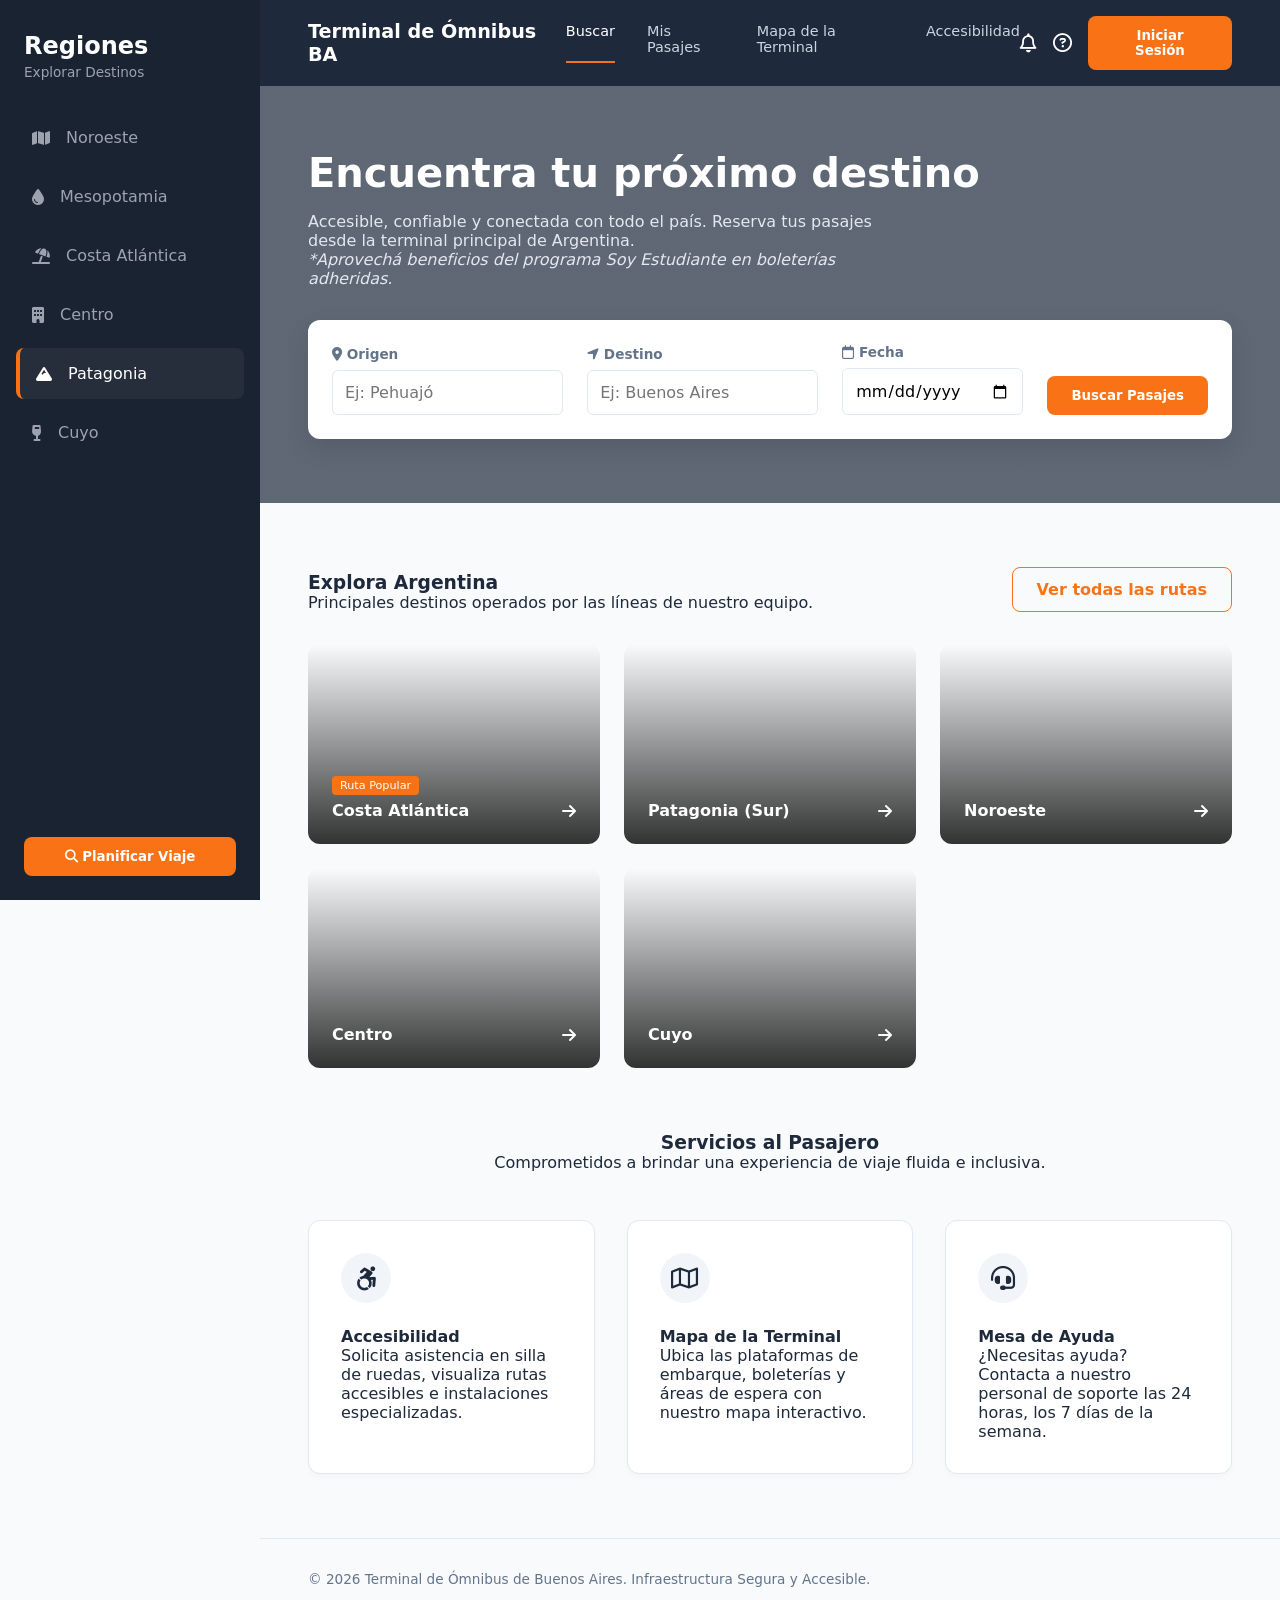
==== index.html @ fb2a40a9 "Primer commit" ====
<!DOCTYPE html>
<html lang="es">
<head>
    <meta charset="UTF-8">
    <meta name="viewport" content="width=device-width, initial-scale=1.0">
    <title>Terminal de Ómnibus BA | Logic Solutions</title>
    <link rel="stylesheet" href="./styles/styles.css">
    <link rel="stylesheet" href="https://cdnjs.cloudflare.com/ajax/libs/font-awesome/6.4.0/css/all.min.css">
</head>
<body>
    <div class="app-container">
        <aside class="sidebar">
            <div class="sidebar-header">
                <h2>Regiones</h2>
                <p>Explorar Destinos</p>
            </div>
            <nav class="sidebar-nav">
                <a href="#noroeste"><i class="fa-solid fa-map"></i> Noroeste</a>
                <a href="#mesopotamia"><i class="fa-solid fa-droplet"></i> Mesopotamia</a>
                <a href="#costa"><i class="fa-solid fa-umbrella-beach"></i> Costa Atlántica</a>
                <a href="#centro"><i class="fa-solid fa-building"></i> Centro</a>
                <a href="#patagonia" class="active"><i class="fa-solid fa-mountain"></i> Patagonia</a>
                <a href="#cuyo"><i class="fa-solid fa-wine-glass"></i> Cuyo</a>
            </nav>
            <div class="sidebar-footer">
                <button class="btn btn-primary btn-full"><i class="fa-solid fa-magnifying-glass"></i> Planificar Viaje</button>
            </div>
        </aside>

        <main class="main-content">
            <header class="topbar">
                <div class="logo">
                    <h1>Terminal de Ómnibus BA</h1>
                </div>
                <nav class="top-nav">
                    <a href="#" class="active">Buscar</a>
                    <a href="#">Mis Pasajes</a>
                    <a href="#">Mapa de la Terminal</a>
                    <a href="#">Accesibilidad</a>
                </nav>
                <div class="top-actions">
                    <button class="icon-btn"><i class="fa-regular fa-bell"></i></button>
                    <button class="icon-btn"><i class="fa-regular fa-circle-question"></i></button>
                    <button class="btn btn-primary">Iniciar Sesión</button>
                </div>
            </header>

            <section class="hero-section">
                <div class="hero-overlay">
                    <h2>Encuentra tu próximo destino</h2>
                    <p>Accesible, confiable y conectada con todo el país. Reserva tus pasajes desde la terminal principal de Argentina. <br><em>*Aprovechá beneficios del programa Soy Estudiante en boleterías adheridas.</em></p>
                    
                    <div class="search-box">
                        <form id="form-busqueda">
                            <div class="input-group">
                                <label><i class="fa-solid fa-location-dot"></i> Origen</label>
                                <input type="text" id="origen" placeholder="Ej: Pehuajó" required>
                            </div>
                            <div class="input-group">
                                <label><i class="fa-solid fa-location-arrow"></i> Destino</label>
                                <input type="text" id="destino" placeholder="Ej: Buenos Aires" required>
                            </div>
                            <div class="input-group">
                                <label><i class="fa-regular fa-calendar"></i> Fecha</label>
                                <input type="date" id="fecha" required>
                            </div>
                            <button type="submit" class="btn btn-primary">Buscar Pasajes</button>
                        </form>
                    </div>
                </div>
            </section>

            <section class="rutas-integrantes">
                <div class="section-header">
                    <div>
                        <h3>Explora Argentina</h3>
                        <p>Principales destinos operados por las líneas de nuestro equipo.</p>
                    </div>
                    <a href="#" class="btn btn-outline">Ver todas las rutas</a>
                </div>

                <div class="cards-grid">
                    <a href="../transportes/costa.html" class="ruta-card" style="background-image: url('https://images.unsplash.com/photo-1590523277543-a94d2e4eb00b?ixlib=rb-4.0.3&auto=format&fit=crop&w=600&q=80');">
                        <div class="card-content">
                            <span class="badge">Ruta Popular</span>
                            <h4>Costa Atlántica</h4>
                            <i class="fa-solid fa-arrow-right"></i>
                        </div>
                    </a>

                    <a href="../transportes/sur.html" class="ruta-card" style="background-image: url('https://images.unsplash.com/photo-1518182170546-0766de6b6aa5?ixlib=rb-4.0.3&auto=format&fit=crop&w=600&q=80');">
                        <div class="card-content">
                            <h4>Patagonia (Sur)</h4>
                            <i class="fa-solid fa-arrow-right"></i>
                        </div>
                    </a>

                    <a href="../transportes/noroeste.html" class="ruta-card" style="background-image: url('https://images.unsplash.com/photo-1544413660-299165566b1d?ixlib=rb-4.0.3&auto=format&fit=crop&w=600&q=80');">
                        <div class="card-content">
                            <h4>Noroeste</h4>
                            <i class="fa-solid fa-arrow-right"></i>
                        </div>
                    </a>

                    <a href="../transportes/centro.html" class="ruta-card" style="background-image: url('https://images.unsplash.com/photo-1582285150821-2e63c0a52011?ixlib=rb-4.0.3&auto=format&fit=crop&w=600&q=80');">
                        <div class="card-content">
                            <h4>Centro</h4>
                            <i class="fa-solid fa-arrow-right"></i>
                        </div>
                    </a>

                    <a href="../transportes/cuyo.html" class="ruta-card" style="background-image: url('https://images.unsplash.com/photo-1588613254942-5f6063cbab1b?ixlib=rb-4.0.3&auto=format&fit=crop&w=600&q=80');">
                        <div class="card-content">
                            <h4>Cuyo</h4>
                            <i class="fa-solid fa-arrow-right"></i>
                        </div>
                    </a>
                </div>
            </section>

            <section class="servicios">
                <div class="text-center">
                    <h3>Servicios al Pasajero</h3>
                    <p>Comprometidos a brindar una experiencia de viaje fluida e inclusiva.</p>
                </div>
                
                <div class="servicios-grid">
                    <div class="servicio-card">
                        <div class="icon-circle"><i class="fa-brands fa-accessible-icon"></i></div>
                        <h4>Accesibilidad</h4>
                        <p>Solicita asistencia en silla de ruedas, visualiza rutas accesibles e instalaciones especializadas.</p>
                    </div>
                    <div class="servicio-card">
                        <div class="icon-circle"><i class="fa-regular fa-map"></i></div>
                        <h4>Mapa de la Terminal</h4>
                        <p>Ubica las plataformas de embarque, boleterías y áreas de espera con nuestro mapa interactivo.</p>
                    </div>
                    <div class="servicio-card">
                        <div class="icon-circle"><i class="fa-solid fa-headset"></i></div>
                        <h4>Mesa de Ayuda</h4>
                        <p>¿Necesitas ayuda? Contacta a nuestro personal de soporte las 24 horas, los 7 días de la semana.</p>
                    </div>
                </div>
            </section>

            <footer>
                <p>© 2026 Terminal de Ómnibus de Buenos Aires. Infraestructura Segura y Accesible.</p>
            </footer>
        </main>
    </div>

    <script src="js/app.js"></script>
</body>
</html>
---- styles/styles.css ----
/* =========================================
   VARIABLES Y RESETEO
   ========================================= */
:root {
    --sidebar-bg: #1a2332;
    --sidebar-text: #9ca3af;
    --topbar-bg: #1e293b;
    --orange-brand: #f97316;
    --orange-hover: #ea580c;
    --bg-light: #f8fafc;
    --text-dark: #1e293b;
    --text-gray: #64748b;
    --border-color: #e2e8f0;
}

* {
    margin: 0;
    padding: 0;
    box-sizing: border-box;
    font-family: system-ui, -apple-system, sans-serif;
}

body {
    background-color: var(--bg-light);
    color: var(--text-dark);
}

/* =========================================
   LAYOUT PRINCIPAL
   ========================================= */
.app-container {
    display: flex;
    min-height: 100vh;
}

/* BARRA LATERAL */
.sidebar {
    width: 260px;
    background-color: var(--sidebar-bg);
    color: white;
    display: flex;
    flex-direction: column;
    position: fixed;
    height: 100vh;
}

.sidebar-header {
    padding: 2rem 1.5rem;
}

.sidebar-header h2 {
    font-size: 1.5rem;
    margin-bottom: 0.25rem;
}

.sidebar-header p {
    color: var(--sidebar-text);
    font-size: 0.85rem;
}

.sidebar-nav {
    display: flex;
    flex-direction: column;
    flex-grow: 1;
    padding: 0 1rem;
}

.sidebar-nav a {
    color: var(--sidebar-text);
    text-decoration: none;
    padding: 1rem;
    border-radius: 8px;
    display: flex;
    align-items: center;
    gap: 1rem;
    transition: 0.3s;
    margin-bottom: 0.5rem;
}

.sidebar-nav a:hover, .sidebar-nav a.active {
    background-color: rgba(255, 255, 255, 0.05);
    color: white;
}

.sidebar-nav a.active {
    border-left: 4px solid var(--orange-brand);
}

.sidebar-footer {
    padding: 1.5rem;
}

/* CONTENIDO PRINCIPAL */
.main-content {
    flex-grow: 1;
    margin-left: 260px; /* Compensa la barra lateral fija */
    display: flex;
    flex-direction: column;
}

/* TOPBAR */
.topbar {
    background-color: var(--topbar-bg);
    color: white;
    padding: 1rem 3rem;
    display: flex;
    justify-content: space-between;
    align-items: center;
}

.topbar h1 {
    font-size: 1.2rem;
}

.top-nav {
    display: flex;
    gap: 2rem;
}

.top-nav a {
    color: #cbd5e1;
    text-decoration: none;
    font-size: 0.9rem;
    font-weight: 500;
    padding-bottom: 0.5rem;
}

.top-nav a.active {
    color: white;
    border-bottom: 2px solid var(--orange-brand);
}

.top-actions {
    display: flex;
    align-items: center;
    gap: 1rem;
}

.icon-btn {
    background: none;
    border: none;
    color: white;
    font-size: 1.2rem;
    cursor: pointer;
}

/* BOTONES */
.btn {
    padding: 0.75rem 1.5rem;
    border-radius: 8px;
    font-weight: 600;
    cursor: pointer;
    border: none;
    transition: 0.3s;
    text-decoration: none;
}

.btn-primary {
    background-color: var(--orange-brand);
    color: white;
}

.btn-primary:hover {
    background-color: var(--orange-hover);
}

.btn-full {
    width: 100%;
}

.btn-outline {
    border: 1px solid var(--orange-brand);
    color: var(--orange-brand);
    background: transparent;
}

/* HERO SECTION & BUSCADOR */
.hero-section {
    background: linear-gradient(rgba(30, 41, 59, 0.7), rgba(30, 41, 59, 0.7)), url('https://images.unsplash.com/photo-1544620347-c4fd4a3d5957?ixlib=rb-4.0.3&auto=format&fit=crop&w=1200&q=80') center/cover;
    padding: 4rem 3rem;
    color: white;
}

.hero-overlay h2 {
    font-size: 2.5rem;
    margin-bottom: 1rem;
}

.hero-overlay p {
    max-width: 600px;
    margin-bottom: 2rem;
    color: #e2e8f0;
}

.search-box {
    background: white;
    padding: 1.5rem;
    border-radius: 12px;
    box-shadow: 0 10px 25px rgba(0,0,0,0.1);
    color: var(--text-dark);
}

#form-busqueda {
    display: flex;
    gap: 1.5rem;
    align-items: flex-end;
}

.input-group {
    display: flex;
    flex-direction: column;
    flex-grow: 1;
}

.input-group label {
    font-size: 0.85rem;
    font-weight: 600;
    margin-bottom: 0.5rem;
    color: var(--text-gray);
}

.input-group input {
    padding: 0.75rem;
    border: 1px solid var(--border-color);
    border-radius: 6px;
    font-size: 1rem;
}

/* RUTAS (5 Tarjetas de los integrantes) */
.rutas-integrantes {
    padding: 4rem 3rem;
}

.section-header {
    display: flex;
    justify-content: space-between;
    align-items: flex-end;
    margin-bottom: 2rem;
}

.cards-grid {
    display: grid;
    grid-template-columns: repeat(auto-fit, minmax(220px, 1fr));
    gap: 1.5rem;
}

.ruta-card {
    height: 200px;
    border-radius: 12px;
    background-size: cover;
    background-position: center;
    position: relative;
    text-decoration: none;
    color: white;
    overflow: hidden;
    display: flex;
    align-items: flex-end;
    padding: 1.5rem;
}

.ruta-card::before {
    content: '';
    position: absolute;
    inset: 0;
    background: linear-gradient(transparent, rgba(0,0,0,0.8));
}

.card-content {
    position: relative;
    z-index: 1;
    width: 100%;
    display: flex;
    justify-content: space-between;
    align-items: center;
}

.badge {
    background-color: var(--orange-brand);
    font-size: 0.7rem;
    padding: 0.2rem 0.5rem;
    border-radius: 4px;
    position: absolute;
    top: -25px;
    left: 0;
}

/* SERVICIOS */
.servicios {
    padding: 0 3rem 4rem 3rem;
}

.text-center {
    text-align: center;
    margin-bottom: 3rem;
}

.servicios-grid {
    display: grid;
    grid-template-columns: repeat(3, 1fr);
    gap: 2rem;
}

.servicio-card {
    background: white;
    padding: 2rem;
    border-radius: 12px;
    box-shadow: 0 4px 6px rgba(0,0,0,0.02);
    border: 1px solid var(--border-color);
}

.icon-circle {
    width: 50px;
    height: 50px;
    background-color: #f1f5f9;
    border-radius: 50%;
    display: flex;
    align-items: center;
    justify-content: center;
    font-size: 1.5rem;
    color: var(--text-dark);
    margin-bottom: 1.5rem;
}

footer {
    padding: 2rem 3rem;
    border-top: 1px solid var(--border-color);
    font-size: 0.85rem;
    color: var(--text-gray);
}
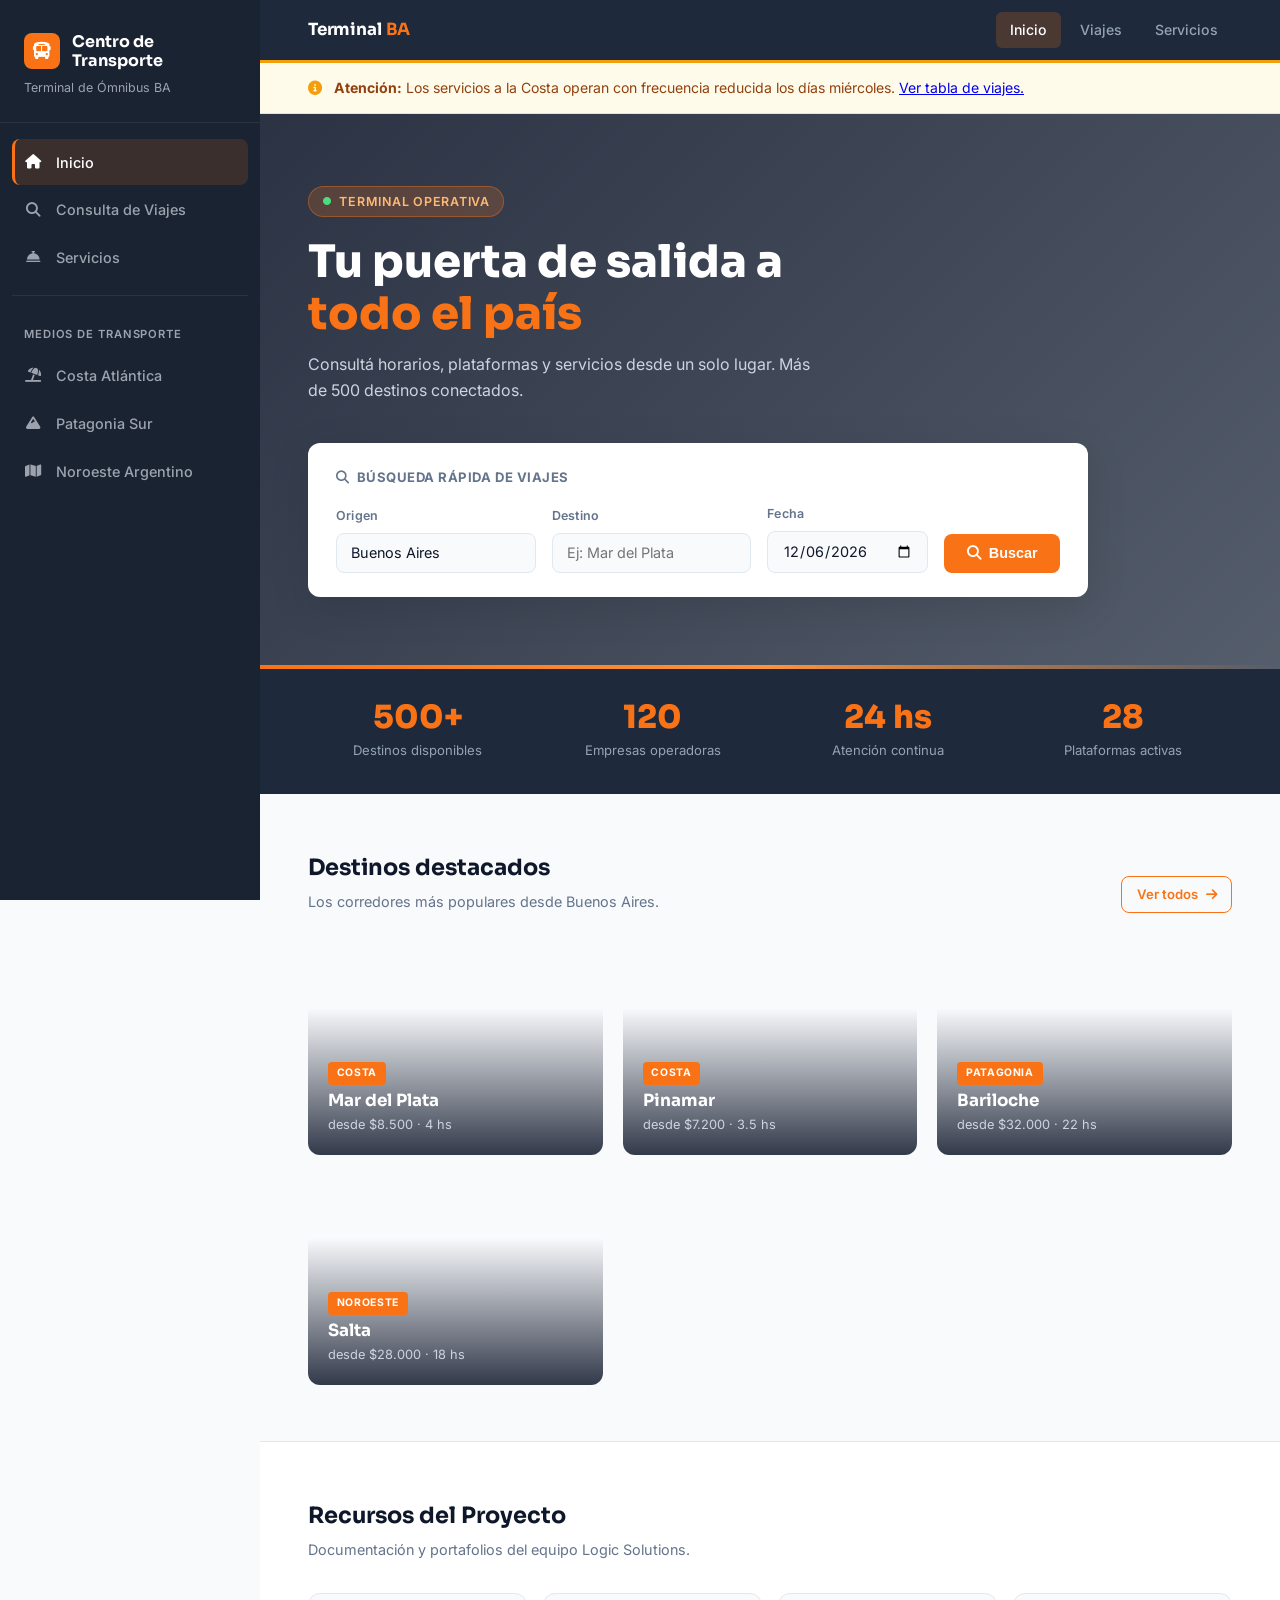
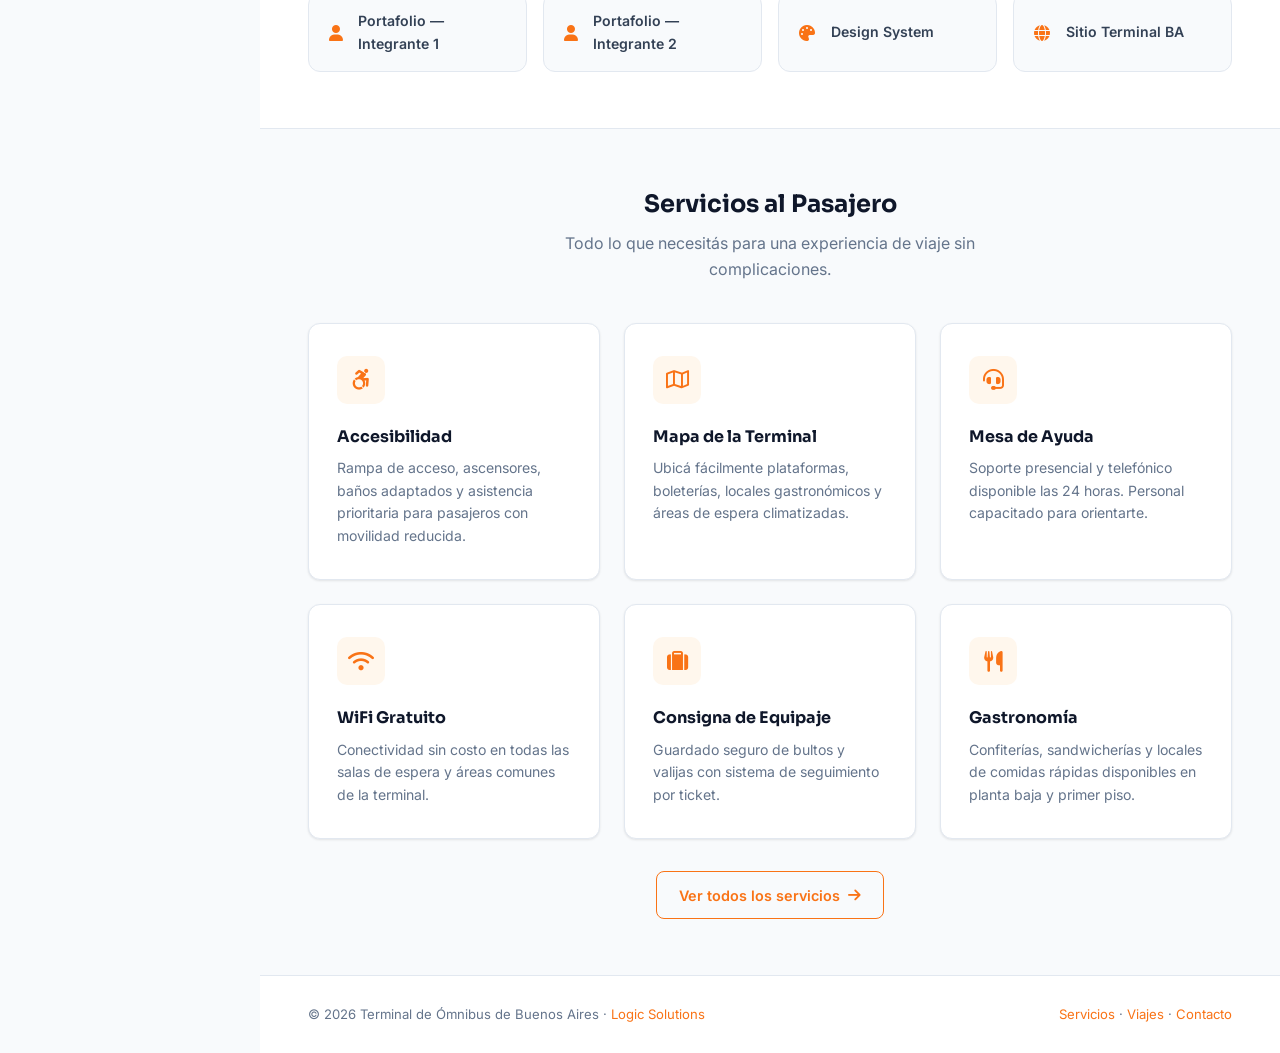
==== commit da4d2a70: "Ajustes varios" ====
--- a/index.html
+++ b/index.html
@@ -3,152 +3,210 @@
 <head>
     <meta charset="UTF-8">
     <meta name="viewport" content="width=device-width, initial-scale=1.0">
-    <title>Terminal de Ómnibus BA | Logic Solutions</title>
+    <title>Inicio | Terminal de Ómnibus BA</title>
     <link rel="stylesheet" href="./styles/styles.css">
     <link rel="stylesheet" href="https://cdnjs.cloudflare.com/ajax/libs/font-awesome/6.4.0/css/all.min.css">
 </head>
 <body>
-    <div class="app-container">
-        <aside class="sidebar">
-            <div class="sidebar-header">
-                <h2>Regiones</h2>
-                <p>Explorar Destinos</p>
-            </div>
-            <nav class="sidebar-nav">
-                <a href="#noroeste"><i class="fa-solid fa-map"></i> Noroeste</a>
-                <a href="#mesopotamia"><i class="fa-solid fa-droplet"></i> Mesopotamia</a>
-                <a href="#costa"><i class="fa-solid fa-umbrella-beach"></i> Costa Atlántica</a>
-                <a href="#centro"><i class="fa-solid fa-building"></i> Centro</a>
-                <a href="#patagonia" class="active"><i class="fa-solid fa-mountain"></i> Patagonia</a>
-                <a href="#cuyo"><i class="fa-solid fa-wine-glass"></i> Cuyo</a>
+<div class="app-container">
+
+    <!-- SIDEBAR -->
+    <aside class="sidebar">
+        <div class="sidebar-header">
+            <div class="sidebar-logo">
+                <div class="sidebar-logo-icon"><i class="fa-solid fa-bus"></i></div>
+                <h2>Centro de Transporte</h2>
+            </div>
+            <p>Terminal de Ómnibus BA</p>
+        </div>
+        <nav class="sidebar-nav">
+            <a href="index.html" class="active"><i class="fa-solid fa-house"></i> Inicio</a>
+            <a href="viajes.html"><i class="fa-solid fa-magnifying-glass"></i> Consulta de Viajes</a>
+            <a href="servicios.html"><i class="fa-solid fa-bell-concierge"></i> Servicios</a>
+            <hr>
+            <span class="nav-section-label">Medios de Transporte</span>
+            <a href="https://trodriguez0123.github.io/Proyecto_final_individual/" target="_blank"><i class="fa-solid fa-umbrella-beach"></i> Costa Atlántica</a>
+            <a href="./transportes/sur.html"><i class="fa-solid fa-mountain"></i> Patagonia Sur</a>
+            <a href="./transportes/noroeste.html"><i class="fa-solid fa-map"></i> Noroeste Argentino</a>
+        </nav>
+    </aside>
+
+    <!-- MAIN -->
+    <main class="main-content">
+
+        <!-- TOPBAR -->
+        <header class="topbar">
+            <div class="topbar-brand"><h1>Terminal <span>BA</span></h1></div>
+            <nav class="top-nav">
+                <a href="index.html" class="active">Inicio</a>
+                <a href="viajes.html">Viajes</a>
+                <a href="servicios.html">Servicios</a>
             </nav>
-            <div class="sidebar-footer">
-                <button class="btn btn-primary btn-full"><i class="fa-solid fa-magnifying-glass"></i> Planificar Viaje</button>
-            </div>
-        </aside>
-
-        <main class="main-content">
-            <header class="topbar">
-                <div class="logo">
-                    <h1>Terminal de Ómnibus BA</h1>
-                </div>
-                <nav class="top-nav">
-                    <a href="#" class="active">Buscar</a>
-                    <a href="#">Mis Pasajes</a>
-                    <a href="#">Mapa de la Terminal</a>
-                    <a href="#">Accesibilidad</a>
-                </nav>
-                <div class="top-actions">
-                    <button class="icon-btn"><i class="fa-regular fa-bell"></i></button>
-                    <button class="icon-btn"><i class="fa-regular fa-circle-question"></i></button>
-                    <button class="btn btn-primary">Iniciar Sesión</button>
-                </div>
-            </header>
-
-            <section class="hero-section">
-                <div class="hero-overlay">
-                    <h2>Encuentra tu próximo destino</h2>
-                    <p>Accesible, confiable y conectada con todo el país. Reserva tus pasajes desde la terminal principal de Argentina. <br><em>*Aprovechá beneficios del programa Soy Estudiante en boleterías adheridas.</em></p>
-                    
-                    <div class="search-box">
-                        <form id="form-busqueda">
-                            <div class="input-group">
-                                <label><i class="fa-solid fa-location-dot"></i> Origen</label>
-                                <input type="text" id="origen" placeholder="Ej: Pehuajó" required>
-                            </div>
-                            <div class="input-group">
-                                <label><i class="fa-solid fa-location-arrow"></i> Destino</label>
-                                <input type="text" id="destino" placeholder="Ej: Buenos Aires" required>
-                            </div>
-                            <div class="input-group">
-                                <label><i class="fa-regular fa-calendar"></i> Fecha</label>
-                                <input type="date" id="fecha" required>
-                            </div>
-                            <button type="submit" class="btn btn-primary">Buscar Pasajes</button>
-                        </form>
-                    </div>
-                </div>
-            </section>
-
-            <section class="rutas-integrantes">
-                <div class="section-header">
-                    <div>
-                        <h3>Explora Argentina</h3>
-                        <p>Principales destinos operados por las líneas de nuestro equipo.</p>
-                    </div>
-                    <a href="#" class="btn btn-outline">Ver todas las rutas</a>
-                </div>
-
-                <div class="cards-grid">
-                    <a href="../transportes/costa.html" class="ruta-card" style="background-image: url('https://images.unsplash.com/photo-1590523277543-a94d2e4eb00b?ixlib=rb-4.0.3&auto=format&fit=crop&w=600&q=80');">
-                        <div class="card-content">
-                            <span class="badge">Ruta Popular</span>
-                            <h4>Costa Atlántica</h4>
-                            <i class="fa-solid fa-arrow-right"></i>
+        </header>
+
+        <!-- AVISO -->
+        <div class="aviso-bar">
+            <i class="fa-solid fa-circle-info"></i>
+            <span><strong>Atención:</strong> Los servicios a la Costa operan con frecuencia reducida los días miércoles. <a href="viajes.html">Ver tabla de viajes.</a></span>
+        </div>
+
+        <!-- HERO -->
+        <section class="hero-section">
+            <div class="hero-overlay">
+                <div class="hero-eyebrow"><i class="fa-solid fa-circle" style="font-size:0.5rem; color:#4ade80;"></i> Terminal operativa</div>
+                <h2>Tu puerta de salida a<br><em>todo el país</em></h2>
+                <p>Consultá horarios, plataformas y servicios desde un solo lugar. Más de 500 destinos conectados.</p>
+
+                <div class="search-box">
+                    <div class="search-box-title"><i class="fa-solid fa-magnifying-glass"></i> &nbsp;Búsqueda rápida de viajes</div>
+                    <form id="form-busqueda" onsubmit="buscarViaje(event)">
+                        <div class="input-group">
+                            <label for="origen">Origen</label>
+                            <input type="text" id="origen" placeholder="Buenos Aires" value="Buenos Aires">
                         </div>
-                    </a>
-
-                    <a href="../transportes/sur.html" class="ruta-card" style="background-image: url('https://images.unsplash.com/photo-1518182170546-0766de6b6aa5?ixlib=rb-4.0.3&auto=format&fit=crop&w=600&q=80');">
-                        <div class="card-content">
-                            <h4>Patagonia (Sur)</h4>
-                            <i class="fa-solid fa-arrow-right"></i>
+                        <div class="input-group">
+                            <label for="destino">Destino</label>
+                            <input type="text" id="destino" placeholder="Ej: Mar del Plata">
                         </div>
-                    </a>
-
-                    <a href="../transportes/noroeste.html" class="ruta-card" style="background-image: url('https://images.unsplash.com/photo-1544413660-299165566b1d?ixlib=rb-4.0.3&auto=format&fit=crop&w=600&q=80');">
-                        <div class="card-content">
-                            <h4>Noroeste</h4>
-                            <i class="fa-solid fa-arrow-right"></i>
+                        <div class="input-group">
+                            <label for="fecha">Fecha</label>
+                            <input type="date" id="fecha">
                         </div>
-                    </a>
-
-                    <a href="../transportes/centro.html" class="ruta-card" style="background-image: url('https://images.unsplash.com/photo-1582285150821-2e63c0a52011?ixlib=rb-4.0.3&auto=format&fit=crop&w=600&q=80');">
-                        <div class="card-content">
-                            <h4>Centro</h4>
-                            <i class="fa-solid fa-arrow-right"></i>
-                        </div>
-                    </a>
-
-                    <a href="../transportes/cuyo.html" class="ruta-card" style="background-image: url('https://images.unsplash.com/photo-1588613254942-5f6063cbab1b?ixlib=rb-4.0.3&auto=format&fit=crop&w=600&q=80');">
-                        <div class="card-content">
-                            <h4>Cuyo</h4>
-                            <i class="fa-solid fa-arrow-right"></i>
-                        </div>
-                    </a>
-                </div>
-            </section>
-
-            <section class="servicios">
-                <div class="text-center">
-                    <h3>Servicios al Pasajero</h3>
-                    <p>Comprometidos a brindar una experiencia de viaje fluida e inclusiva.</p>
-                </div>
-                
-                <div class="servicios-grid">
-                    <div class="servicio-card">
-                        <div class="icon-circle"><i class="fa-brands fa-accessible-icon"></i></div>
-                        <h4>Accesibilidad</h4>
-                        <p>Solicita asistencia en silla de ruedas, visualiza rutas accesibles e instalaciones especializadas.</p>
-                    </div>
-                    <div class="servicio-card">
-                        <div class="icon-circle"><i class="fa-regular fa-map"></i></div>
-                        <h4>Mapa de la Terminal</h4>
-                        <p>Ubica las plataformas de embarque, boleterías y áreas de espera con nuestro mapa interactivo.</p>
-                    </div>
-                    <div class="servicio-card">
-                        <div class="icon-circle"><i class="fa-solid fa-headset"></i></div>
-                        <h4>Mesa de Ayuda</h4>
-                        <p>¿Necesitas ayuda? Contacta a nuestro personal de soporte las 24 horas, los 7 días de la semana.</p>
-                    </div>
-                </div>
-            </section>
-
-            <footer>
-                <p>© 2026 Terminal de Ómnibus de Buenos Aires. Infraestructura Segura y Accesible.</p>
-            </footer>
-        </main>
-    </div>
-
-    <script src="js/app.js"></script>
+                        <button type="submit" class="btn btn-primary">
+                            <i class="fa-solid fa-search"></i> Buscar
+                        </button>
+                    </form>
+                </div>
+            </div>
+        </section>
+
+        <!-- STATS -->
+        <div class="stats-bar">
+            <div class="stat-item"><strong>500+</strong><span>Destinos disponibles</span></div>
+            <div class="stat-item"><strong>120</strong><span>Empresas operadoras</span></div>
+            <div class="stat-item"><strong>24 hs</strong><span>Atención continua</span></div>
+            <div class="stat-item"><strong>28</strong><span>Plataformas activas</span></div>
+        </div>
+
+        <!-- DESTINOS DESTACADOS -->
+        <section class="section">
+            <div class="section-header">
+                <div>
+                    <h3>Destinos destacados</h3>
+                    <p>Los corredores más populares desde Buenos Aires.</p>
+                </div>
+                <a href="viajes.html" class="btn btn-outline btn-sm">Ver todos <i class="fa-solid fa-arrow-right"></i></a>
+            </div>
+
+            <div class="cards-grid">
+                <a href="https://trodriguez0123.github.io/Proyecto_final_individual/" target="_blank" class="destino-card" style="background-image: url('https://images.unsplash.com/photo-1507525428034-b723cf961d3e?auto=format&fit=crop&w=600&q=80')">
+                    <div class="destino-card-body">
+                        <span class="destino-card-badge">Costa</span>
+                        <h4>Mar del Plata</h4>
+                        <p>desde $8.500 · 4 hs</p>
+                    </div>
+                </a>
+                <a href="https://trodriguez0123.github.io/Proyecto_final_individual/" target="_blank" class="destino-card" style="background-image: url('https://images.unsplash.com/photo-1596895111956-bf1cf0599ce5?auto=format&fit=crop&w=600&q=80')">
+                    <div class="destino-card-body">
+                        <span class="destino-card-badge">Costa</span>
+                        <h4>Pinamar</h4>
+                        <p>desde $7.200 · 3.5 hs</p>
+                    </div>
+                </a>
+                <a href="./transportes/sur.html" class="destino-card" style="background-image: url('https://images.unsplash.com/photo-1508193638397-1c4234db14d8?auto=format&fit=crop&w=600&q=80')">
+                    <div class="destino-card-body">
+                        <span class="destino-card-badge">Patagonia</span>
+                        <h4>Bariloche</h4>
+                        <p>desde $32.000 · 22 hs</p>
+                    </div>
+                </a>
+                <a href="./transportes/noroeste.html" class="destino-card" style="background-image: url('https://images.unsplash.com/photo-1574223025892-7d9d8c0c5b3e?auto=format&fit=crop&w=600&q=80')">
+                    <div class="destino-card-body">
+                        <span class="destino-card-badge">Noroeste</span>
+                        <h4>Salta</h4>
+                        <p>desde $28.000 · 18 hs</p>
+                    </div>
+                </a>
+            </div>
+        </section>
+
+        <!-- RECURSOS DEL PROYECTO -->
+        <section class="section recursos-section">
+            <div class="section-header">
+                <div>
+                    <h3>Recursos del Proyecto</h3>
+                    <p>Documentación y portafolios del equipo Logic Solutions.</p>
+                </div>
+            </div>
+            <div class="recursos-grid">
+                <a href="#" class="recurso-link"><i class="fa-solid fa-user"></i> Portafolio — Integrante 1</a>
+                <a href="#" class="recurso-link"><i class="fa-solid fa-user"></i> Portafolio — Integrante 2</a>
+                <a href="#" class="recurso-link"><i class="fa-solid fa-palette"></i> Design System</a>
+                <a href="index.html" class="recurso-link"><i class="fa-solid fa-globe"></i> Sitio Terminal BA</a>
+            </div>
+        </section>
+
+        <!-- SERVICIOS RÁPIDOS -->
+        <section class="section" style="padding-top: 3.5rem;">
+            <div class="text-center">
+                <h3>Servicios al Pasajero</h3>
+                <p>Todo lo que necesitás para una experiencia de viaje sin complicaciones.</p>
+            </div>
+            <div class="servicios-grid">
+                <div class="servicio-card">
+                    <div class="icon-circle"><i class="fa-brands fa-accessible-icon"></i></div>
+                    <h4>Accesibilidad</h4>
+                    <p>Rampa de acceso, ascensores, baños adaptados y asistencia prioritaria para pasajeros con movilidad reducida.</p>
+                </div>
+                <div class="servicio-card">
+                    <div class="icon-circle"><i class="fa-regular fa-map"></i></div>
+                    <h4>Mapa de la Terminal</h4>
+                    <p>Ubicá fácilmente plataformas, boleterías, locales gastronómicos y áreas de espera climatizadas.</p>
+                </div>
+                <div class="servicio-card">
+                    <div class="icon-circle"><i class="fa-solid fa-headset"></i></div>
+                    <h4>Mesa de Ayuda</h4>
+                    <p>Soporte presencial y telefónico disponible las 24 horas. Personal capacitado para orientarte.</p>
+                </div>
+                <div class="servicio-card">
+                    <div class="icon-circle"><i class="fa-solid fa-wifi"></i></div>
+                    <h4>WiFi Gratuito</h4>
+                    <p>Conectividad sin costo en todas las salas de espera y áreas comunes de la terminal.</p>
+                </div>
+                <div class="servicio-card">
+                    <div class="icon-circle"><i class="fa-solid fa-suitcase"></i></div>
+                    <h4>Consigna de Equipaje</h4>
+                    <p>Guardado seguro de bultos y valijas con sistema de seguimiento por ticket.</p>
+                </div>
+                <div class="servicio-card">
+                    <div class="icon-circle"><i class="fa-solid fa-utensils"></i></div>
+                    <h4>Gastronomía</h4>
+                    <p>Confiterías, sandwicherías y locales de comidas rápidas disponibles en planta baja y primer piso.</p>
+                </div>
+            </div>
+            <div style="text-align:center; margin-top:2rem;">
+                <a href="servicios.html" class="btn btn-outline">Ver todos los servicios <i class="fa-solid fa-arrow-right"></i></a>
+            </div>
+        </section>
+
+        <!-- FOOTER -->
+        <footer>
+            <span>© 2026 Terminal de Ómnibus de Buenos Aires · <a href="#">Logic Solutions</a></span>
+            <span><a href="servicios.html">Servicios</a> · <a href="viajes.html">Viajes</a> · <a href="#">Contacto</a></span>
+        </footer>
+    </main>
+</div>
+
+<script>
+    document.getElementById('fecha').valueAsDate = new Date();
+
+    function buscarViaje(e) {
+        e.preventDefault();
+        const destino = document.getElementById('destino').value.trim();
+        const fecha = document.getElementById('fecha').value;
+        if (!destino) { alert('Por favor ingresá un destino.'); return; }
+        window.location.href = `viajes.html?destino=${encodeURIComponent(destino)}&fecha=${fecha}`;
+    }
+</script>
 </body>
 </html>
--- a/styles/styles.css
+++ b/styles/styles.css
@@ -1,28 +1,35 @@
 /* =========================================
    VARIABLES Y RESETEO
    ========================================= */
+@import url('https://fonts.googleapis.com/css2?family=Inter:wght@400;500;600;700&family=Sora:wght@700;800&display=swap');
+
 :root {
     --sidebar-bg: #1a2332;
     --sidebar-text: #9ca3af;
     --topbar-bg: #1e293b;
     --orange-brand: #f97316;
     --orange-hover: #ea580c;
+    --orange-light: #fff7ed;
     --bg-light: #f8fafc;
-    --text-dark: #1e293b;
+    --bg-white: #ffffff;
+    --text-dark: #0f172a;
+    --text-mid: #334155;
     --text-gray: #64748b;
     --border-color: #e2e8f0;
-}
-
-* {
-    margin: 0;
-    padding: 0;
-    box-sizing: border-box;
-    font-family: system-ui, -apple-system, sans-serif;
-}
+    --shadow-sm: 0 1px 3px rgba(0,0,0,0.06), 0 1px 2px rgba(0,0,0,0.04);
+    --shadow-md: 0 4px 16px rgba(0,0,0,0.08);
+    --shadow-lg: 0 10px 40px rgba(0,0,0,0.12);
+    --radius: 12px;
+    --sidebar-width: 260px;
+}
+
+* { margin: 0; padding: 0; box-sizing: border-box; }
 
 body {
     background-color: var(--bg-light);
     color: var(--text-dark);
+    font-family: 'Inter', system-ui, sans-serif;
+    line-height: 1.6;
 }
 
 /* =========================================
@@ -33,203 +40,317 @@
     min-height: 100vh;
 }
 
-/* BARRA LATERAL */
+/* ---- SIDEBAR ---- */
 .sidebar {
-    width: 260px;
+    width: var(--sidebar-width);
     background-color: var(--sidebar-bg);
     color: white;
     display: flex;
     flex-direction: column;
     position: fixed;
     height: 100vh;
+    overflow-y: auto;
+    z-index: 100;
 }
 
 .sidebar-header {
-    padding: 2rem 1.5rem;
+    padding: 2rem 1.5rem 1.5rem;
+    border-bottom: 1px solid rgba(255,255,255,0.07);
+}
+
+.sidebar-logo {
+    display: flex;
+    align-items: center;
+    gap: 0.75rem;
+    margin-bottom: 0.5rem;
+}
+
+.sidebar-logo-icon {
+    width: 36px;
+    height: 36px;
+    background: var(--orange-brand);
+    border-radius: 8px;
+    display: flex;
+    align-items: center;
+    justify-content: center;
+    font-size: 1.1rem;
+    flex-shrink: 0;
 }
 
 .sidebar-header h2 {
-    font-size: 1.5rem;
-    margin-bottom: 0.25rem;
+    font-family: 'Sora', sans-serif;
+    font-size: 1rem;
+    font-weight: 700;
+    line-height: 1.2;
 }
 
 .sidebar-header p {
     color: var(--sidebar-text);
-    font-size: 0.85rem;
+    font-size: 0.78rem;
+    margin-top: 0.25rem;
 }
 
 .sidebar-nav {
     display: flex;
     flex-direction: column;
     flex-grow: 1;
-    padding: 0 1rem;
+    padding: 1rem 0.75rem;
+    gap: 0.15rem;
+}
+
+.nav-section-label {
+    color: var(--sidebar-text);
+    font-size: 0.7rem;
+    font-weight: 600;
+    letter-spacing: 0.08em;
+    text-transform: uppercase;
+    padding: 1rem 0.75rem 0.4rem;
+}
+
+.sidebar-nav hr {
+    border: 0;
+    border-top: 1px solid rgba(255,255,255,0.07);
+    margin: 0.75rem 0;
 }
 
 .sidebar-nav a {
     color: var(--sidebar-text);
     text-decoration: none;
-    padding: 1rem;
+    padding: 0.7rem 0.75rem;
     border-radius: 8px;
     display: flex;
     align-items: center;
-    gap: 1rem;
-    transition: 0.3s;
-    margin-bottom: 0.5rem;
-}
-
-.sidebar-nav a:hover, .sidebar-nav a.active {
-    background-color: rgba(255, 255, 255, 0.05);
+    gap: 0.85rem;
+    font-size: 0.9rem;
+    font-weight: 500;
+    transition: background 0.2s, color 0.2s;
+    position: relative;
+}
+
+.sidebar-nav a i { width: 18px; text-align: center; font-size: 0.9rem; }
+
+.sidebar-nav a:hover {
+    background-color: rgba(255,255,255,0.06);
     color: white;
 }
 
 .sidebar-nav a.active {
-    border-left: 4px solid var(--orange-brand);
-}
-
-.sidebar-footer {
-    padding: 1.5rem;
-}
-
-/* CONTENIDO PRINCIPAL */
+    background-color: rgba(249,115,22,0.15);
+    color: white;
+    border-left: 3px solid var(--orange-brand);
+    padding-left: calc(0.75rem - 3px);
+}
+
+/* ---- MAIN CONTENT ---- */
 .main-content {
     flex-grow: 1;
-    margin-left: 260px; /* Compensa la barra lateral fija */
+    margin-left: var(--sidebar-width);
     display: flex;
     flex-direction: column;
-}
-
-/* TOPBAR */
+    min-height: 100vh;
+}
+
+/* ---- TOPBAR ---- */
 .topbar {
     background-color: var(--topbar-bg);
     color: white;
-    padding: 1rem 3rem;
+    padding: 0 3rem;
+    height: 60px;
     display: flex;
     justify-content: space-between;
     align-items: center;
-}
-
-.topbar h1 {
-    font-size: 1.2rem;
+    position: sticky;
+    top: 0;
+    z-index: 90;
+}
+
+.topbar-brand h1 {
+    font-family: 'Sora', sans-serif;
+    font-size: 1.05rem;
+    font-weight: 700;
+    letter-spacing: -0.01em;
+}
+
+.topbar-brand span {
+    color: var(--orange-brand);
 }
 
 .top-nav {
     display: flex;
-    gap: 2rem;
+    gap: 0.25rem;
 }
 
 .top-nav a {
-    color: #cbd5e1;
+    color: #94a3b8;
     text-decoration: none;
+    font-size: 0.88rem;
+    font-weight: 500;
+    padding: 0.4rem 0.9rem;
+    border-radius: 6px;
+    transition: color 0.2s, background 0.2s;
+}
+
+.top-nav a:hover { color: white; background: rgba(255,255,255,0.06); }
+
+.top-nav a.active {
+    color: white;
+    background: rgba(249,115,22,0.2);
+}
+
+/* ---- BOTONES ---- */
+.btn {
+    display: inline-flex;
+    align-items: center;
+    gap: 0.5rem;
+    padding: 0.7rem 1.4rem;
+    border-radius: 8px;
     font-size: 0.9rem;
-    font-weight: 500;
-    padding-bottom: 0.5rem;
-}
-
-.top-nav a.active {
-    color: white;
-    border-bottom: 2px solid var(--orange-brand);
-}
-
-.top-actions {
-    display: flex;
-    align-items: center;
-    gap: 1rem;
-}
-
-.icon-btn {
-    background: none;
-    border: none;
-    color: white;
-    font-size: 1.2rem;
-    cursor: pointer;
-}
-
-/* BOTONES */
-.btn {
-    padding: 0.75rem 1.5rem;
-    border-radius: 8px;
     font-weight: 600;
     cursor: pointer;
     border: none;
-    transition: 0.3s;
+    transition: all 0.2s;
     text-decoration: none;
-}
-
-.btn-primary {
-    background-color: var(--orange-brand);
-    color: white;
-}
-
-.btn-primary:hover {
-    background-color: var(--orange-hover);
-}
-
-.btn-full {
-    width: 100%;
-}
+    white-space: nowrap;
+}
+
+.btn-primary { background-color: var(--orange-brand); color: white; }
+.btn-primary:hover { background-color: var(--orange-hover); transform: translateY(-1px); }
 
 .btn-outline {
-    border: 1px solid var(--orange-brand);
+    border: 1.5px solid var(--orange-brand);
     color: var(--orange-brand);
     background: transparent;
 }
-
-/* HERO SECTION & BUSCADOR */
+.btn-outline:hover { background: var(--orange-light); }
+
+.btn-ghost { background: rgba(255,255,255,0.12); color: white; }
+.btn-ghost:hover { background: rgba(255,255,255,0.2); }
+
+.btn-sm { padding: 0.45rem 0.9rem; font-size: 0.82rem; }
+
+/* =========================================
+   HERO SECTION
+   ========================================= */
 .hero-section {
-    background: linear-gradient(rgba(30, 41, 59, 0.7), rgba(30, 41, 59, 0.7)), url('https://images.unsplash.com/photo-1544620347-c4fd4a3d5957?ixlib=rb-4.0.3&auto=format&fit=crop&w=1200&q=80') center/cover;
-    padding: 4rem 3rem;
-    color: white;
+    background: linear-gradient(135deg, rgba(15,23,42,0.88) 0%, rgba(30,41,59,0.75) 100%),
+                url('https://images.unsplash.com/photo-1544620347-c4fd4a3d5957?auto=format&fit=crop&w=1400&q=80') center/cover no-repeat;
+    padding: 4.5rem 3rem;
+    color: white;
+    position: relative;
+    overflow: hidden;
+}
+
+.hero-section::after {
+    content: '';
+    position: absolute;
+    bottom: 0; left: 0; right: 0;
+    height: 4px;
+    background: linear-gradient(90deg, var(--orange-brand), #fb923c, transparent);
+}
+
+.hero-eyebrow {
+    display: inline-flex;
+    align-items: center;
+    gap: 0.5rem;
+    background: rgba(249,115,22,0.2);
+    border: 1px solid rgba(249,115,22,0.4);
+    color: #fdba74;
+    font-size: 0.78rem;
+    font-weight: 600;
+    letter-spacing: 0.06em;
+    text-transform: uppercase;
+    padding: 0.3rem 0.85rem;
+    border-radius: 20px;
+    margin-bottom: 1.25rem;
 }
 
 .hero-overlay h2 {
-    font-size: 2.5rem;
-    margin-bottom: 1rem;
-}
-
-.hero-overlay p {
+    font-family: 'Sora', sans-serif;
+    font-size: clamp(1.8rem, 3.5vw, 2.8rem);
+    font-weight: 800;
+    line-height: 1.15;
+    margin-bottom: 0.75rem;
     max-width: 600px;
-    margin-bottom: 2rem;
-    color: #e2e8f0;
-}
-
+}
+
+.hero-overlay h2 em {
+    font-style: normal;
+    color: var(--orange-brand);
+}
+
+.hero-overlay > p {
+    color: #cbd5e1;
+    max-width: 520px;
+    margin-bottom: 2.5rem;
+    font-size: 1rem;
+}
+
+/* BUSCADOR */
 .search-box {
     background: white;
-    padding: 1.5rem;
-    border-radius: 12px;
-    box-shadow: 0 10px 25px rgba(0,0,0,0.1);
+    padding: 1.5rem 1.75rem;
+    border-radius: var(--radius);
+    box-shadow: var(--shadow-lg);
     color: var(--text-dark);
+    max-width: 780px;
+}
+
+.search-box-title {
+    font-size: 0.82rem;
+    font-weight: 700;
+    color: var(--text-gray);
+    letter-spacing: 0.04em;
+    text-transform: uppercase;
+    margin-bottom: 1rem;
 }
 
 #form-busqueda {
-    display: flex;
-    gap: 1.5rem;
+    display: grid;
+    grid-template-columns: 1fr 1fr auto auto;
+    gap: 1rem;
     align-items: flex-end;
 }
 
 .input-group {
     display: flex;
     flex-direction: column;
-    flex-grow: 1;
+    gap: 0.4rem;
 }
 
 .input-group label {
-    font-size: 0.85rem;
+    font-size: 0.78rem;
     font-weight: 600;
-    margin-bottom: 0.5rem;
     color: var(--text-gray);
-}
-
-.input-group input {
-    padding: 0.75rem;
-    border: 1px solid var(--border-color);
-    border-radius: 6px;
-    font-size: 1rem;
-}
-
-/* RUTAS (5 Tarjetas de los integrantes) */
-.rutas-integrantes {
-    padding: 4rem 3rem;
-}
+    letter-spacing: 0.02em;
+}
+
+.input-group input, .input-group select {
+    padding: 0.65rem 0.9rem;
+    border: 1.5px solid var(--border-color);
+    border-radius: 8px;
+    font-size: 0.9rem;
+    font-family: 'Inter', sans-serif;
+    color: var(--text-dark);
+    background: var(--bg-light);
+    transition: border-color 0.2s, box-shadow 0.2s;
+    width: 100%;
+}
+
+.input-group input:focus, .input-group select:focus {
+    outline: none;
+    border-color: var(--orange-brand);
+    box-shadow: 0 0 0 3px rgba(249,115,22,0.12);
+    background: white;
+}
+
+/* =========================================
+   SECCIONES COMUNES
+   ========================================= */
+.section {
+    padding: 3.5rem 3rem;
+}
+
+.section-sm { padding: 2rem 3rem; }
 
 .section-header {
     display: flex;
@@ -238,15 +359,42 @@
     margin-bottom: 2rem;
 }
 
+.section-header h3 {
+    font-family: 'Sora', sans-serif;
+    font-size: 1.4rem;
+    font-weight: 700;
+    color: var(--text-dark);
+    margin-bottom: 0.25rem;
+}
+
+.section-header p { color: var(--text-gray); font-size: 0.9rem; }
+
+.text-center {
+    text-align: center;
+    margin-bottom: 2.5rem;
+}
+
+.text-center h3 {
+    font-family: 'Sora', sans-serif;
+    font-size: 1.5rem;
+    font-weight: 700;
+    margin-bottom: 0.5rem;
+}
+
+.text-center p { color: var(--text-gray); max-width: 500px; margin: 0 auto; }
+
+/* =========================================
+   CARDS DE DESTINOS / RUTAS
+   ========================================= */
 .cards-grid {
     display: grid;
     grid-template-columns: repeat(auto-fit, minmax(220px, 1fr));
-    gap: 1.5rem;
-}
-
-.ruta-card {
-    height: 200px;
-    border-radius: 12px;
+    gap: 1.25rem;
+}
+
+.destino-card {
+    height: 210px;
+    border-radius: var(--radius);
     background-size: cover;
     background-position: center;
     position: relative;
@@ -255,75 +403,448 @@
     overflow: hidden;
     display: flex;
     align-items: flex-end;
-    padding: 1.5rem;
-}
-
-.ruta-card::before {
+    transition: transform 0.25s, box-shadow 0.25s;
+}
+
+.destino-card:hover {
+    transform: translateY(-4px);
+    box-shadow: var(--shadow-lg);
+}
+
+.destino-card::before {
     content: '';
     position: absolute;
     inset: 0;
-    background: linear-gradient(transparent, rgba(0,0,0,0.8));
-}
-
-.card-content {
+    background: linear-gradient(transparent 30%, rgba(15,23,42,0.85) 100%);
+}
+
+.destino-card-body {
     position: relative;
     z-index: 1;
+    padding: 1.25rem;
     width: 100%;
-    display: flex;
-    justify-content: space-between;
-    align-items: center;
-}
-
-.badge {
-    background-color: var(--orange-brand);
-    font-size: 0.7rem;
-    padding: 0.2rem 0.5rem;
+}
+
+.destino-card-badge {
+    display: inline-block;
+    background: var(--orange-brand);
+    color: white;
+    font-size: 0.65rem;
+    font-weight: 700;
+    letter-spacing: 0.06em;
+    text-transform: uppercase;
+    padding: 0.2rem 0.55rem;
     border-radius: 4px;
-    position: absolute;
-    top: -25px;
-    left: 0;
-}
-
-/* SERVICIOS */
-.servicios {
-    padding: 0 3rem 4rem 3rem;
-}
-
-.text-center {
-    text-align: center;
-    margin-bottom: 3rem;
-}
-
+    margin-bottom: 0.4rem;
+}
+
+.destino-card-body h4 {
+    font-family: 'Sora', sans-serif;
+    font-size: 1.05rem;
+    font-weight: 700;
+    line-height: 1.2;
+    margin-bottom: 0.2rem;
+}
+
+.destino-card-body p {
+    font-size: 0.8rem;
+    color: #cbd5e1;
+}
+
+/* =========================================
+   RECURSOS DEL PROYECTO
+   ========================================= */
+.recursos-section {
+    background: var(--bg-white);
+    border-top: 1px solid var(--border-color);
+    border-bottom: 1px solid var(--border-color);
+}
+
+.recursos-grid {
+    display: grid;
+    grid-template-columns: repeat(auto-fit, minmax(200px, 1fr));
+    gap: 1rem;
+}
+
+.recurso-link {
+    display: flex;
+    align-items: center;
+    gap: 0.75rem;
+    padding: 1rem 1.25rem;
+    background: var(--bg-light);
+    border: 1.5px solid var(--border-color);
+    border-radius: var(--radius);
+    text-decoration: none;
+    color: var(--text-mid);
+    font-size: 0.88rem;
+    font-weight: 600;
+    transition: all 0.2s;
+}
+
+.recurso-link:hover {
+    border-color: var(--orange-brand);
+    color: var(--orange-brand);
+    background: var(--orange-light);
+}
+
+.recurso-link i { font-size: 1rem; color: var(--orange-brand); width: 20px; }
+
+/* =========================================
+   SERVICIOS
+   ========================================= */
 .servicios-grid {
     display: grid;
     grid-template-columns: repeat(3, 1fr);
-    gap: 2rem;
+    gap: 1.5rem;
 }
 
 .servicio-card {
-    background: white;
-    padding: 2rem;
-    border-radius: 12px;
-    box-shadow: 0 4px 6px rgba(0,0,0,0.02);
+    background: var(--bg-white);
+    padding: 2rem 1.75rem;
+    border-radius: var(--radius);
     border: 1px solid var(--border-color);
+    box-shadow: var(--shadow-sm);
+    transition: box-shadow 0.2s, transform 0.2s;
+}
+
+.servicio-card:hover {
+    box-shadow: var(--shadow-md);
+    transform: translateY(-2px);
 }
 
 .icon-circle {
-    width: 50px;
-    height: 50px;
-    background-color: #f1f5f9;
+    width: 48px;
+    height: 48px;
+    background: var(--orange-light);
+    border-radius: 10px;
+    display: flex;
+    align-items: center;
+    justify-content: center;
+    font-size: 1.3rem;
+    color: var(--orange-brand);
+    margin-bottom: 1.25rem;
+}
+
+.servicio-card h4 {
+    font-family: 'Sora', sans-serif;
+    font-size: 1rem;
+    font-weight: 700;
+    margin-bottom: 0.5rem;
+}
+
+.servicio-card p {
+    font-size: 0.88rem;
+    color: var(--text-gray);
+    line-height: 1.6;
+}
+
+/* =========================================
+   STATS / NÚMEROS
+   ========================================= */
+.stats-bar {
+    background: var(--topbar-bg);
+    color: white;
+    padding: 2rem 3rem;
+    display: grid;
+    grid-template-columns: repeat(4, 1fr);
+    gap: 1rem;
+    text-align: center;
+}
+
+.stat-item strong {
+    display: block;
+    font-family: 'Sora', sans-serif;
+    font-size: 2rem;
+    font-weight: 800;
+    color: var(--orange-brand);
+    line-height: 1;
+    margin-bottom: 0.25rem;
+}
+
+.stat-item span { font-size: 0.82rem; color: #94a3b8; }
+
+/* =========================================
+   TABLA DE VIAJES
+   ========================================= */
+.tabla-wrapper {
+    background: var(--bg-white);
+    border-radius: var(--radius);
+    border: 1px solid var(--border-color);
+    overflow: hidden;
+    box-shadow: var(--shadow-sm);
+}
+
+table {
+    width: 100%;
+    border-collapse: collapse;
+}
+
+thead {
+    background: var(--topbar-bg);
+    color: white;
+}
+
+thead th {
+    padding: 0.9rem 1.25rem;
+    text-align: left;
+    font-size: 0.78rem;
+    font-weight: 600;
+    letter-spacing: 0.04em;
+    text-transform: uppercase;
+}
+
+tbody tr {
+    border-bottom: 1px solid var(--border-color);
+    transition: background 0.15s;
+}
+
+tbody tr:last-child { border-bottom: none; }
+tbody tr:hover { background: var(--bg-light); }
+
+tbody td {
+    padding: 1rem 1.25rem;
+    font-size: 0.9rem;
+    color: var(--text-mid);
+    vertical-align: middle;
+}
+
+.badge-estado {
+    display: inline-flex;
+    align-items: center;
+    gap: 0.35rem;
+    padding: 0.25rem 0.65rem;
+    border-radius: 20px;
+    font-size: 0.75rem;
+    font-weight: 600;
+}
+
+.badge-puntual { background: #dcfce7; color: #15803d; }
+.badge-demorado { background: #fef9c3; color: #a16207; }
+.badge-cancelado { background: #fee2e2; color: #b91c1c; }
+
+.hora-salida { font-weight: 700; color: var(--text-dark); font-size: 1rem; }
+.plataforma-num {
+    display: inline-flex;
+    align-items: center;
+    justify-content: center;
+    width: 28px; height: 28px;
+    background: var(--orange-brand);
+    color: white;
+    border-radius: 6px;
+    font-size: 0.8rem;
+    font-weight: 700;
+}
+
+/* =========================================
+   FILTROS DE BÚSQUEDA (viajes.html)
+   ========================================= */
+.filtros-bar {
+    background: var(--bg-white);
+    border-bottom: 1px solid var(--border-color);
+    padding: 1.25rem 3rem;
+    display: flex;
+    gap: 1rem;
+    align-items: flex-end;
+    flex-wrap: wrap;
+}
+
+.filtros-bar .input-group { min-width: 150px; }
+
+/* =========================================
+   SERVICIOS DETALLADOS (servicios.html)
+   ========================================= */
+.servicio-detalle {
+    display: grid;
+    grid-template-columns: 1fr 1fr;
+    gap: 1.5rem;
+    margin-bottom: 3rem;
+}
+
+.servicio-detalle-card {
+    background: var(--bg-white);
+    border-radius: var(--radius);
+    border: 1px solid var(--border-color);
+    overflow: hidden;
+}
+
+.servicio-detalle-header {
+    background: var(--topbar-bg);
+    color: white;
+    padding: 1.25rem 1.75rem;
+    display: flex;
+    align-items: center;
+    gap: 1rem;
+}
+
+.servicio-detalle-header i {
+    font-size: 1.3rem;
+    color: var(--orange-brand);
+}
+
+.servicio-detalle-header h4 {
+    font-family: 'Sora', sans-serif;
+    font-size: 1rem;
+    font-weight: 700;
+}
+
+.servicio-detalle-body { padding: 1.5rem 1.75rem; }
+
+.servicio-lista {
+    list-style: none;
+    display: flex;
+    flex-direction: column;
+    gap: 0.75rem;
+}
+
+.servicio-lista li {
+    display: flex;
+    align-items: flex-start;
+    gap: 0.75rem;
+    font-size: 0.9rem;
+    color: var(--text-mid);
+}
+
+.servicio-lista li::before {
+    content: '';
+    width: 6px; height: 6px;
+    background: var(--orange-brand);
     border-radius: 50%;
-    display: flex;
+    margin-top: 0.45rem;
+    flex-shrink: 0;
+}
+
+.horario-grid {
+    display: grid;
+    grid-template-columns: 1fr 1fr;
+    gap: 0.5rem;
+}
+
+.horario-item {
+    display: flex;
+    justify-content: space-between;
+    align-items: center;
+    padding: 0.6rem 0.9rem;
+    background: var(--bg-light);
+    border-radius: 8px;
+    font-size: 0.85rem;
+}
+
+.horario-item span:first-child { color: var(--text-gray); font-weight: 500; }
+.horario-item span:last-child { font-weight: 700; color: var(--text-dark); }
+
+/* Mapa placeholder */
+.mapa-placeholder {
+    background: linear-gradient(135deg, #f1f5f9, #e2e8f0);
+    border-radius: var(--radius);
+    height: 280px;
+    display: flex;
+    flex-direction: column;
     align-items: center;
     justify-content: center;
-    font-size: 1.5rem;
-    color: var(--text-dark);
-    margin-bottom: 1.5rem;
-}
-
+    gap: 0.75rem;
+    color: var(--text-gray);
+    border: 1px solid var(--border-color);
+    position: relative;
+    overflow: hidden;
+}
+
+.mapa-placeholder i { font-size: 2.5rem; color: var(--orange-brand); }
+.mapa-placeholder p { font-size: 0.9rem; font-weight: 500; }
+
+/* Plataformas grid */
+.plataformas-grid {
+    display: grid;
+    grid-template-columns: repeat(auto-fill, minmax(160px, 1fr));
+    gap: 1rem;
+}
+
+.plataforma-card {
+    background: var(--bg-white);
+    border: 1.5px solid var(--border-color);
+    border-radius: var(--radius);
+    padding: 1.25rem;
+    text-align: center;
+    transition: border-color 0.2s;
+}
+
+.plataforma-card:hover { border-color: var(--orange-brand); }
+
+.plataforma-numero {
+    display: inline-flex;
+    align-items: center;
+    justify-content: center;
+    width: 44px; height: 44px;
+    background: var(--orange-brand);
+    color: white;
+    border-radius: 10px;
+    font-family: 'Sora', sans-serif;
+    font-size: 1.2rem;
+    font-weight: 800;
+    margin-bottom: 0.75rem;
+}
+
+.plataforma-card h5 { font-size: 0.88rem; font-weight: 700; margin-bottom: 0.25rem; }
+.plataforma-card p { font-size: 0.78rem; color: var(--text-gray); }
+
+/* =========================================
+   ALERT / AVISO
+   ========================================= */
+.aviso-bar {
+    background: #fffbeb;
+    border-top: 3px solid #f59e0b;
+    border-bottom: 1px solid #fde68a;
+    padding: 0.85rem 3rem;
+    display: flex;
+    align-items: center;
+    gap: 0.75rem;
+    font-size: 0.88rem;
+    color: #92400e;
+}
+
+.aviso-bar i { color: #f59e0b; }
+
+/* =========================================
+   EMPTY STATE
+   ========================================= */
+.empty-state {
+    text-align: center;
+    padding: 4rem 2rem;
+    color: var(--text-gray);
+}
+
+.empty-state i { font-size: 2.5rem; margin-bottom: 1rem; color: #cbd5e1; }
+.empty-state h4 { font-size: 1.1rem; font-weight: 600; margin-bottom: 0.5rem; color: var(--text-mid); }
+.empty-state p { font-size: 0.9rem; }
+
+/* =========================================
+   FOOTER
+   ========================================= */
 footer {
-    padding: 2rem 3rem;
+    margin-top: auto;
+    padding: 1.75rem 3rem;
     border-top: 1px solid var(--border-color);
-    font-size: 0.85rem;
+    display: flex;
+    justify-content: space-between;
+    align-items: center;
+    font-size: 0.82rem;
     color: var(--text-gray);
+    background: var(--bg-white);
+}
+
+footer a { color: var(--orange-brand); text-decoration: none; }
+
+/* =========================================
+   RESPONSIVE
+   ========================================= */
+@media (max-width: 900px) {
+    .sidebar { display: none; }
+    .main-content { margin-left: 0; }
+    .topbar { padding: 0 1.5rem; }
+    .section, .servicios-grid, #form-busqueda { padding: 2rem 1.5rem; }
+    .servicios-grid { grid-template-columns: 1fr; }
+    .stats-bar { grid-template-columns: repeat(2, 1fr); }
+    #form-busqueda { grid-template-columns: 1fr; }
+    .hero-section { padding: 2.5rem 1.5rem; }
+    .filtros-bar { padding: 1rem 1.5rem; }
+    .servicio-detalle { grid-template-columns: 1fr; }
 }
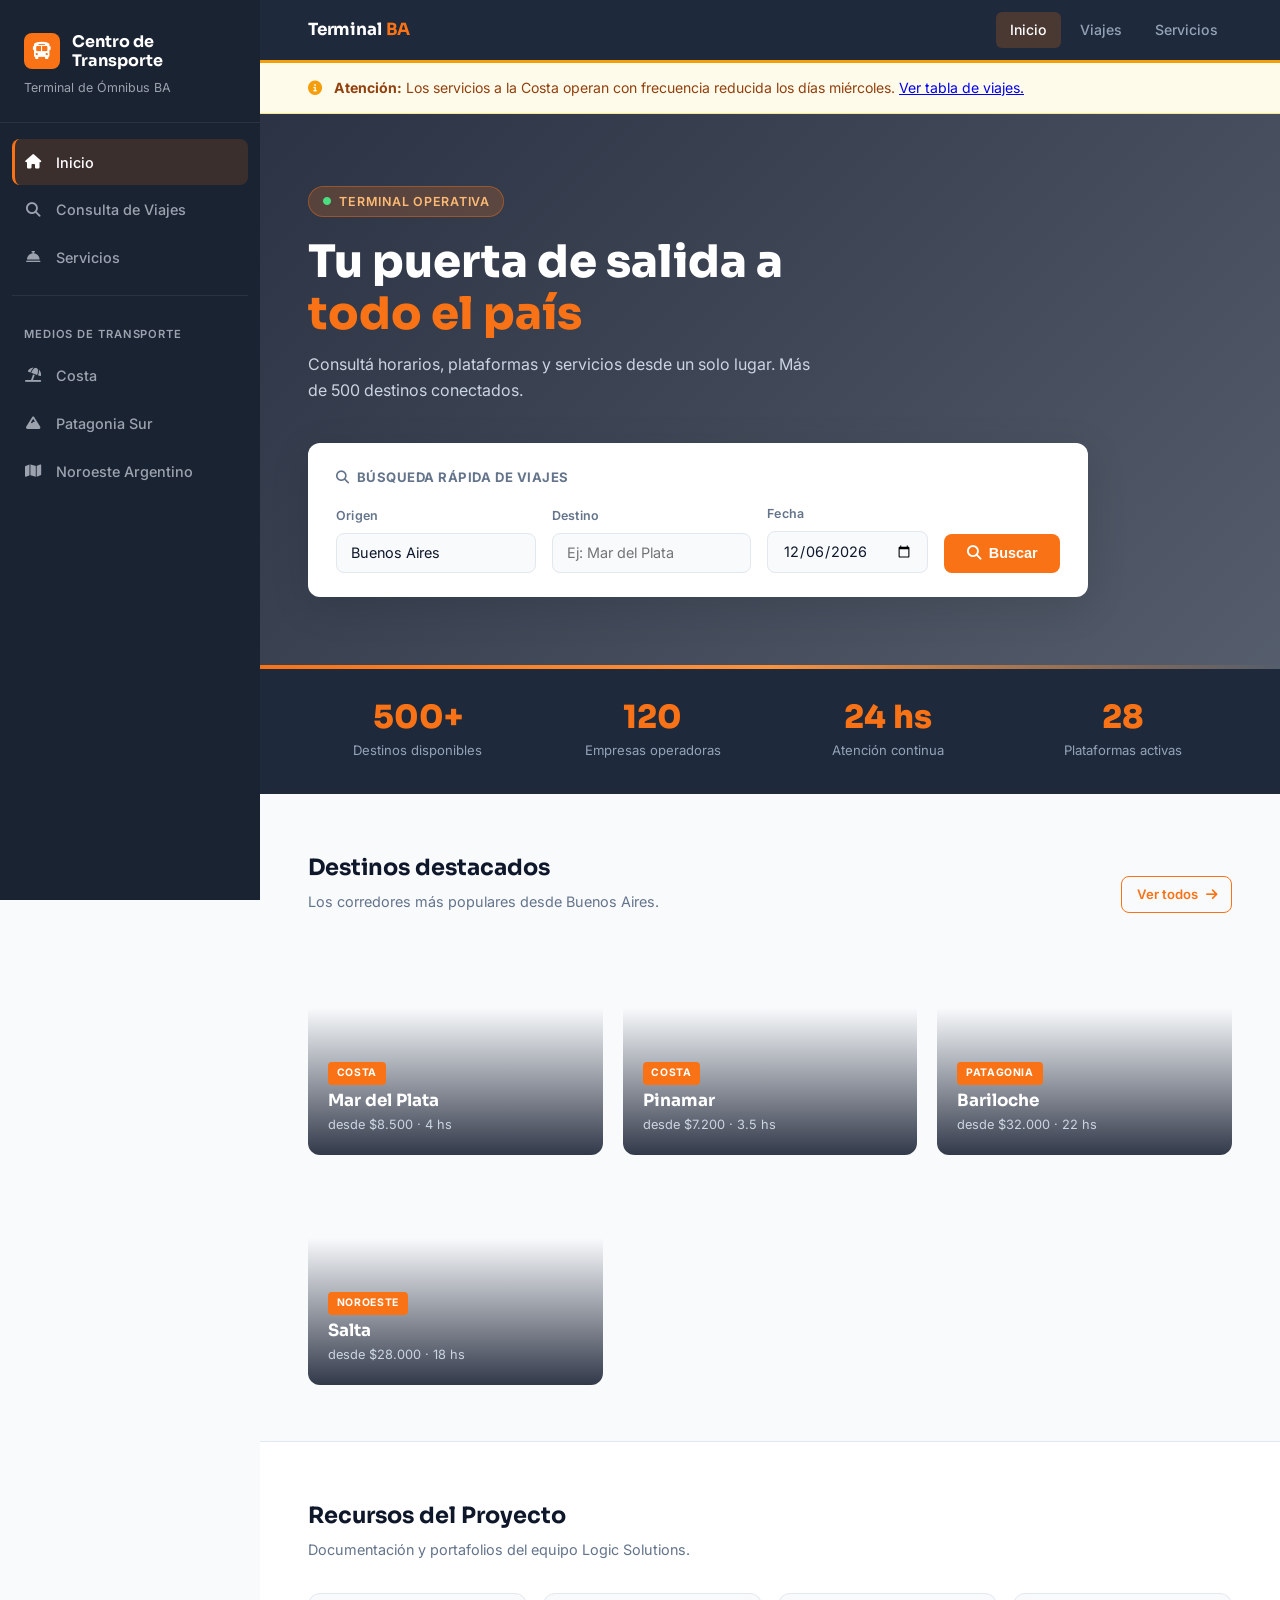
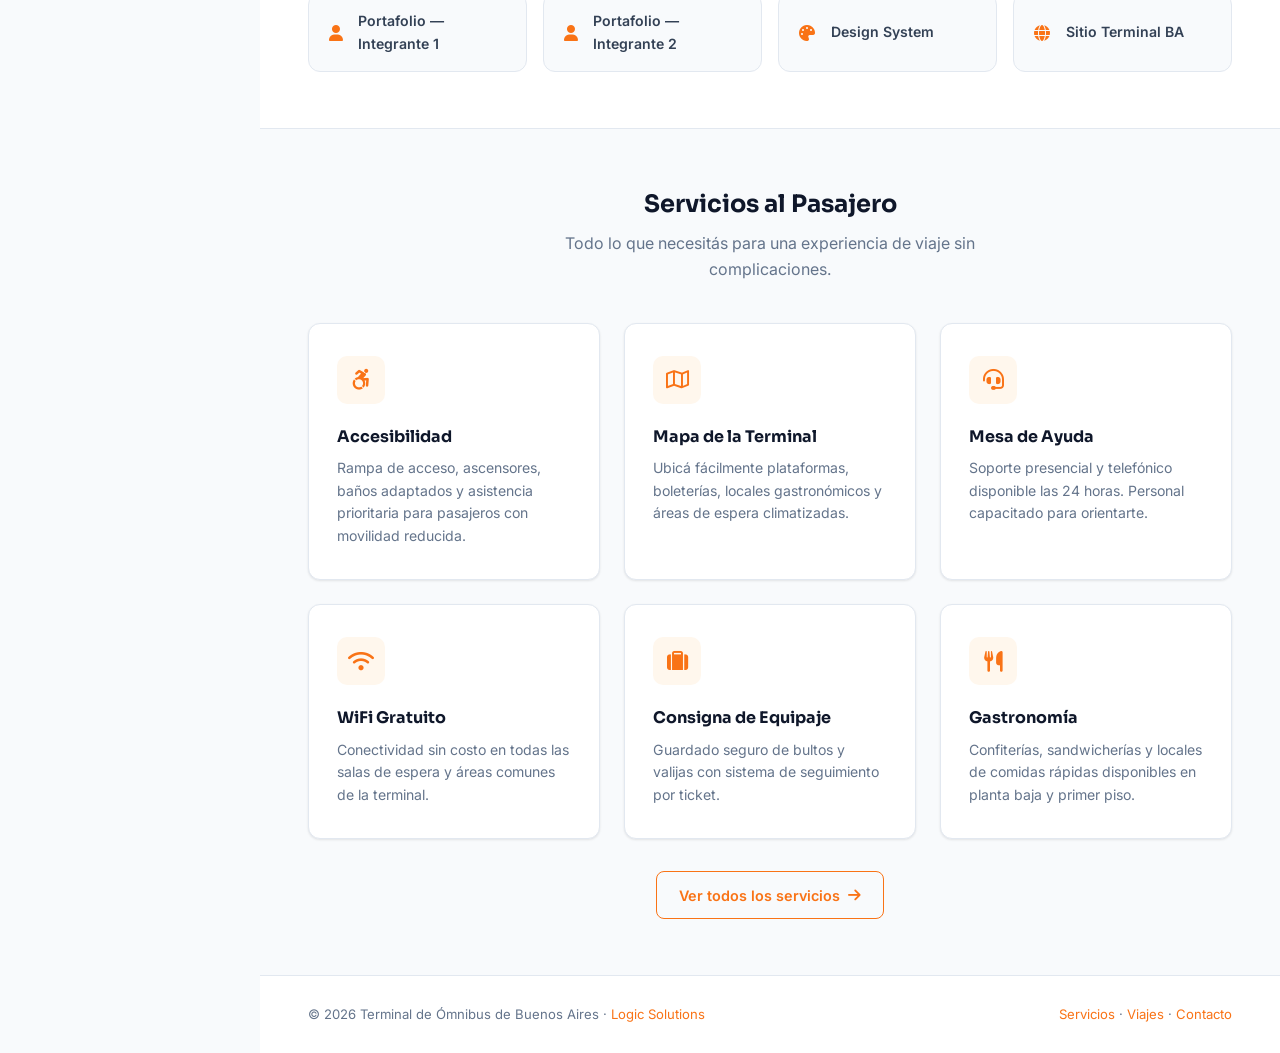
==== commit 5b5e5306: "Ajustes varios" ====
--- a/index.html
+++ b/index.html
@@ -25,7 +25,7 @@
             <a href="servicios.html"><i class="fa-solid fa-bell-concierge"></i> Servicios</a>
             <hr>
             <span class="nav-section-label">Medios de Transporte</span>
-            <a href="https://trodriguez0123.github.io/Proyecto_final_individual/" target="_blank"><i class="fa-solid fa-umbrella-beach"></i> Costa Atlántica</a>
+            <a href="https://trodriguez0123.github.io/Proyecto_final_individual/" target="_blank"><i class="fa-solid fa-umbrella-beach"></i> Costa</a>
             <a href="./transportes/sur.html"><i class="fa-solid fa-mountain"></i> Patagonia Sur</a>
             <a href="./transportes/noroeste.html"><i class="fa-solid fa-map"></i> Noroeste Argentino</a>
         </nav>
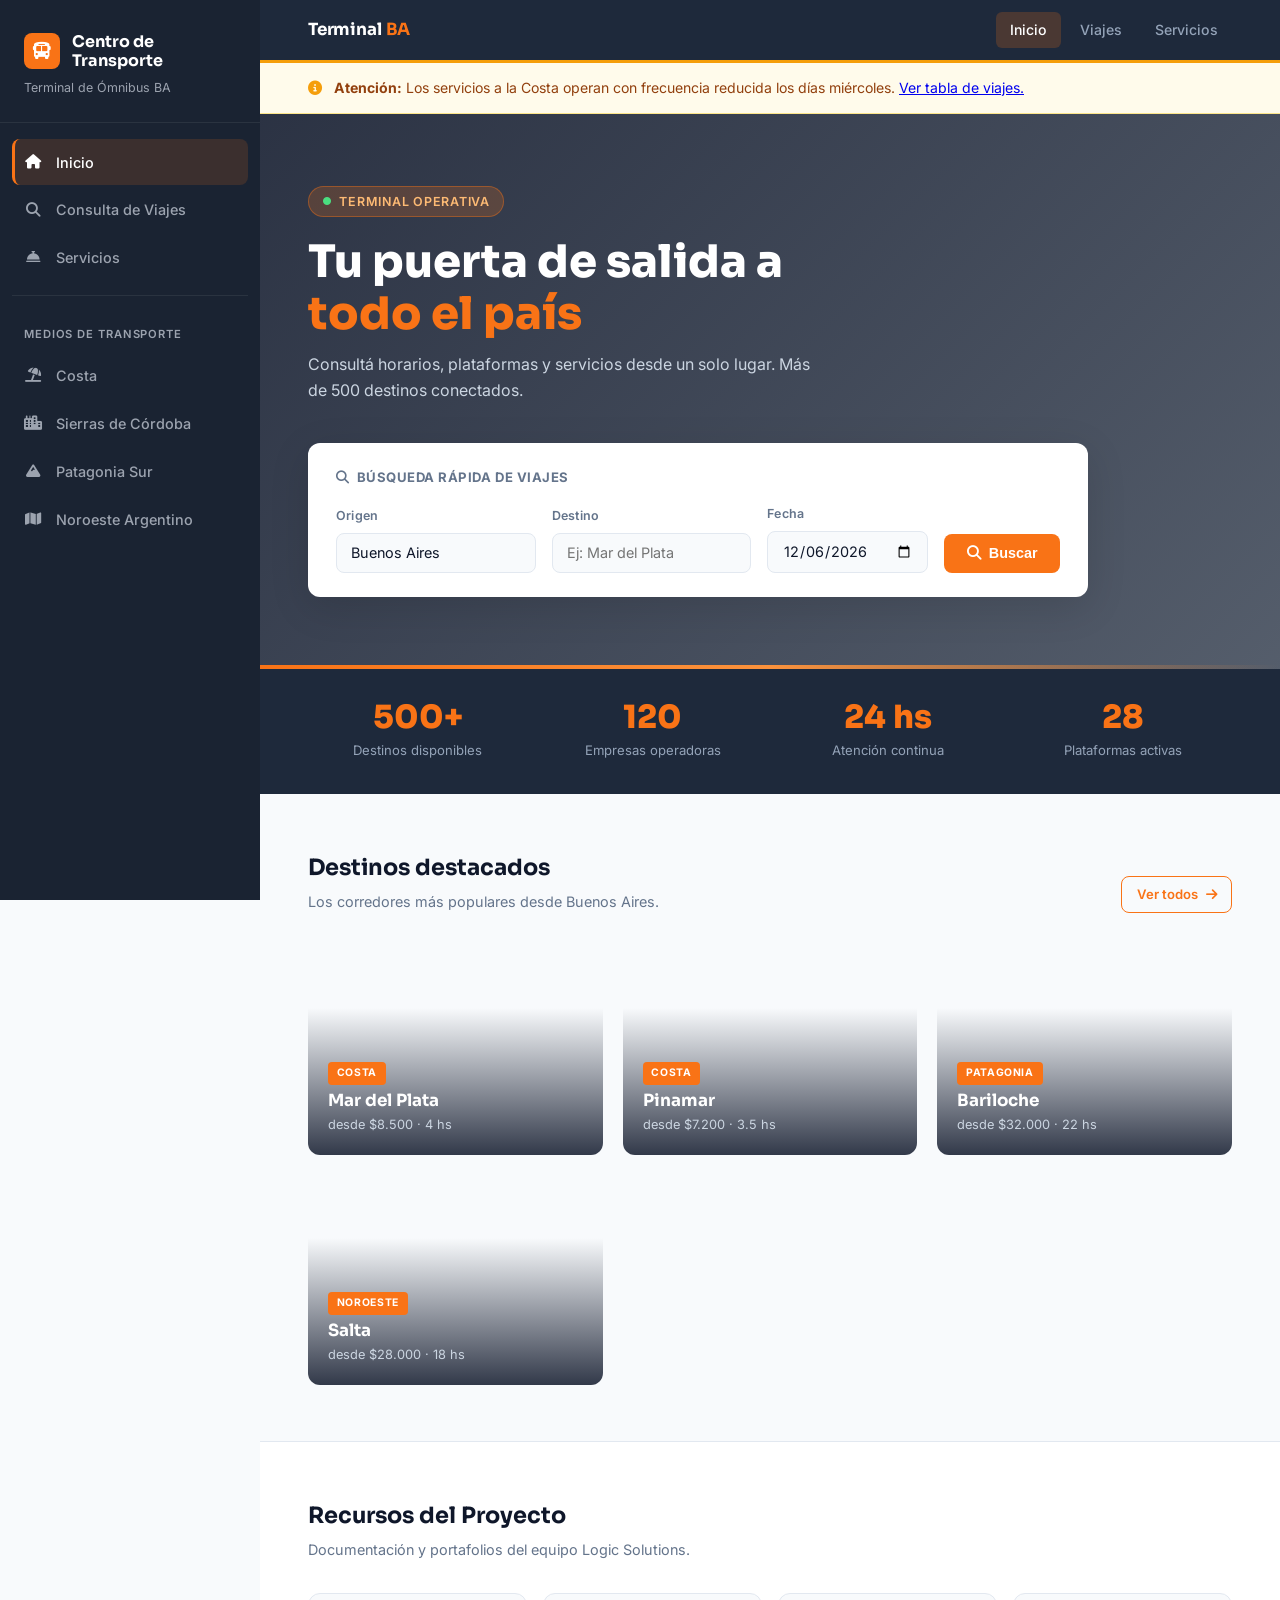
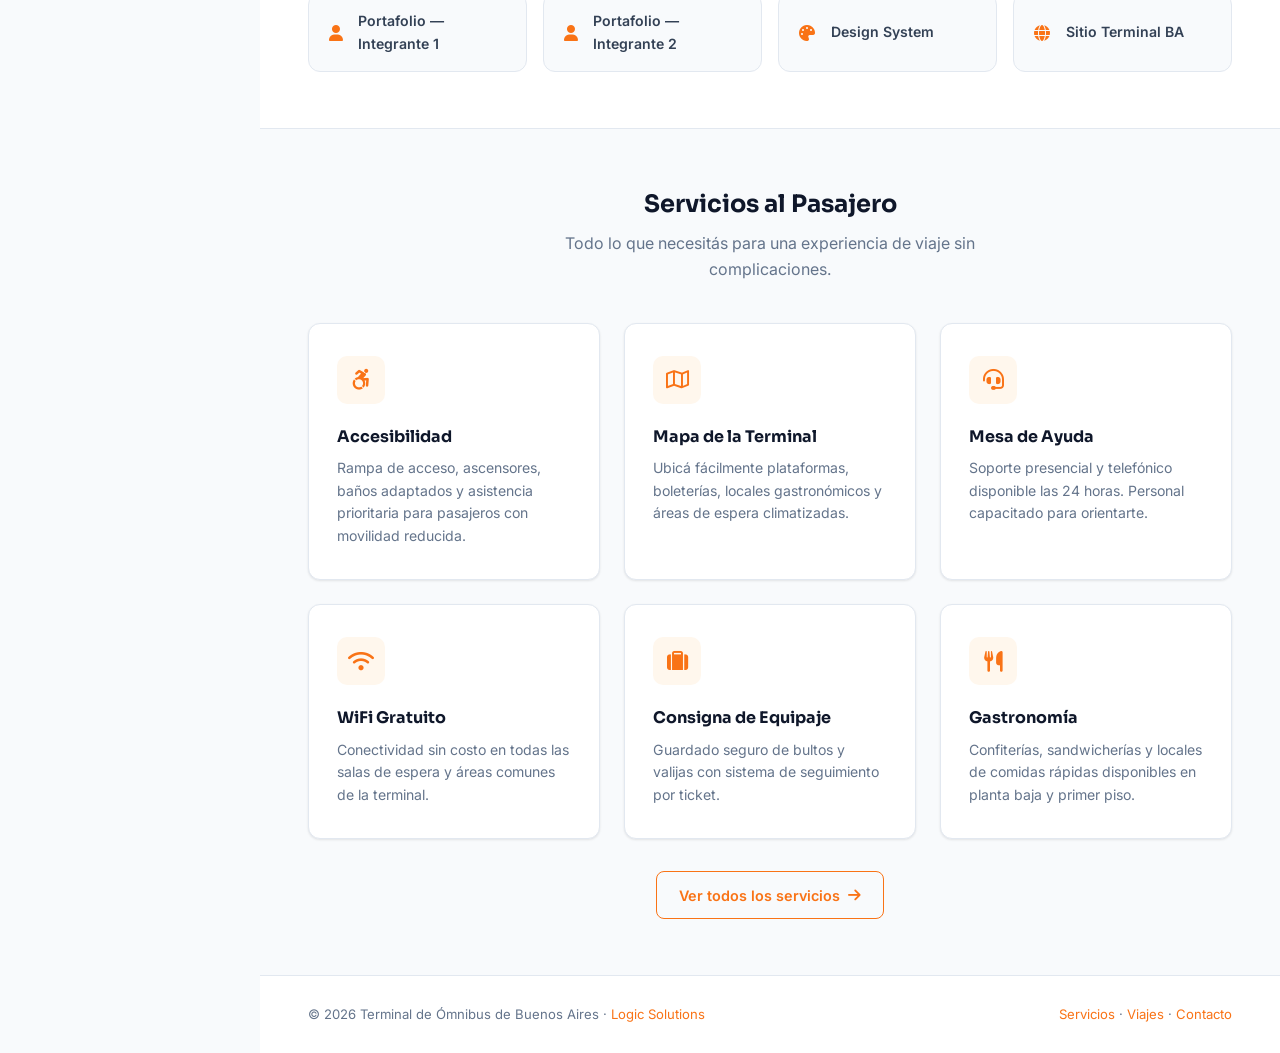
==== commit 3f14eecb: "Agregado de pagina individual" ====
--- a/index.html
+++ b/index.html
@@ -26,6 +26,7 @@
             <hr>
             <span class="nav-section-label">Medios de Transporte</span>
             <a href="https://trodriguez0123.github.io/Proyecto_final_individual/" target="_blank"><i class="fa-solid fa-umbrella-beach"></i> Costa</a>
+            <a href="https://nmilagros.github.io/Proyecto_consultora_cordoba/" target="_blank"><i class="fa-solid fa-city"></i> Sierras de Córdoba</a>
             <a href="./transportes/sur.html"><i class="fa-solid fa-mountain"></i> Patagonia Sur</a>
             <a href="./transportes/noroeste.html"><i class="fa-solid fa-map"></i> Noroeste Argentino</a>
         </nav>
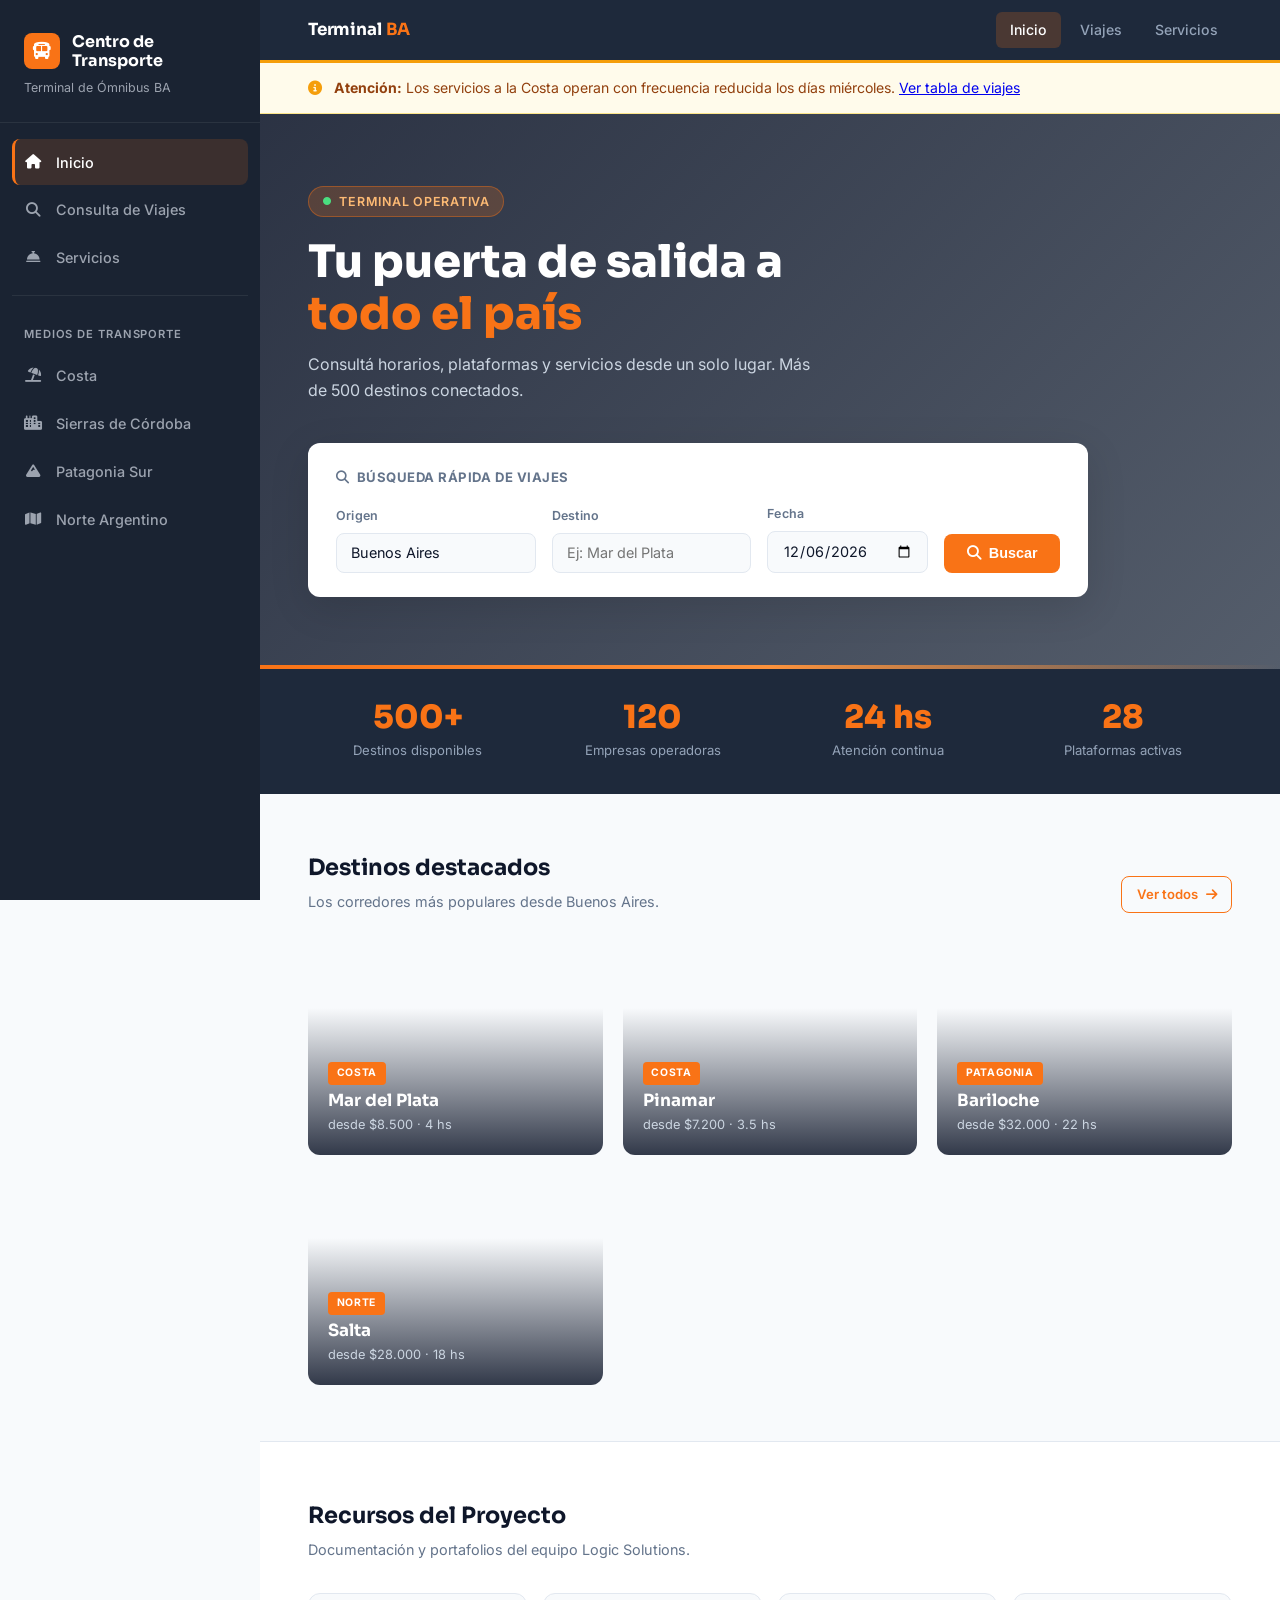
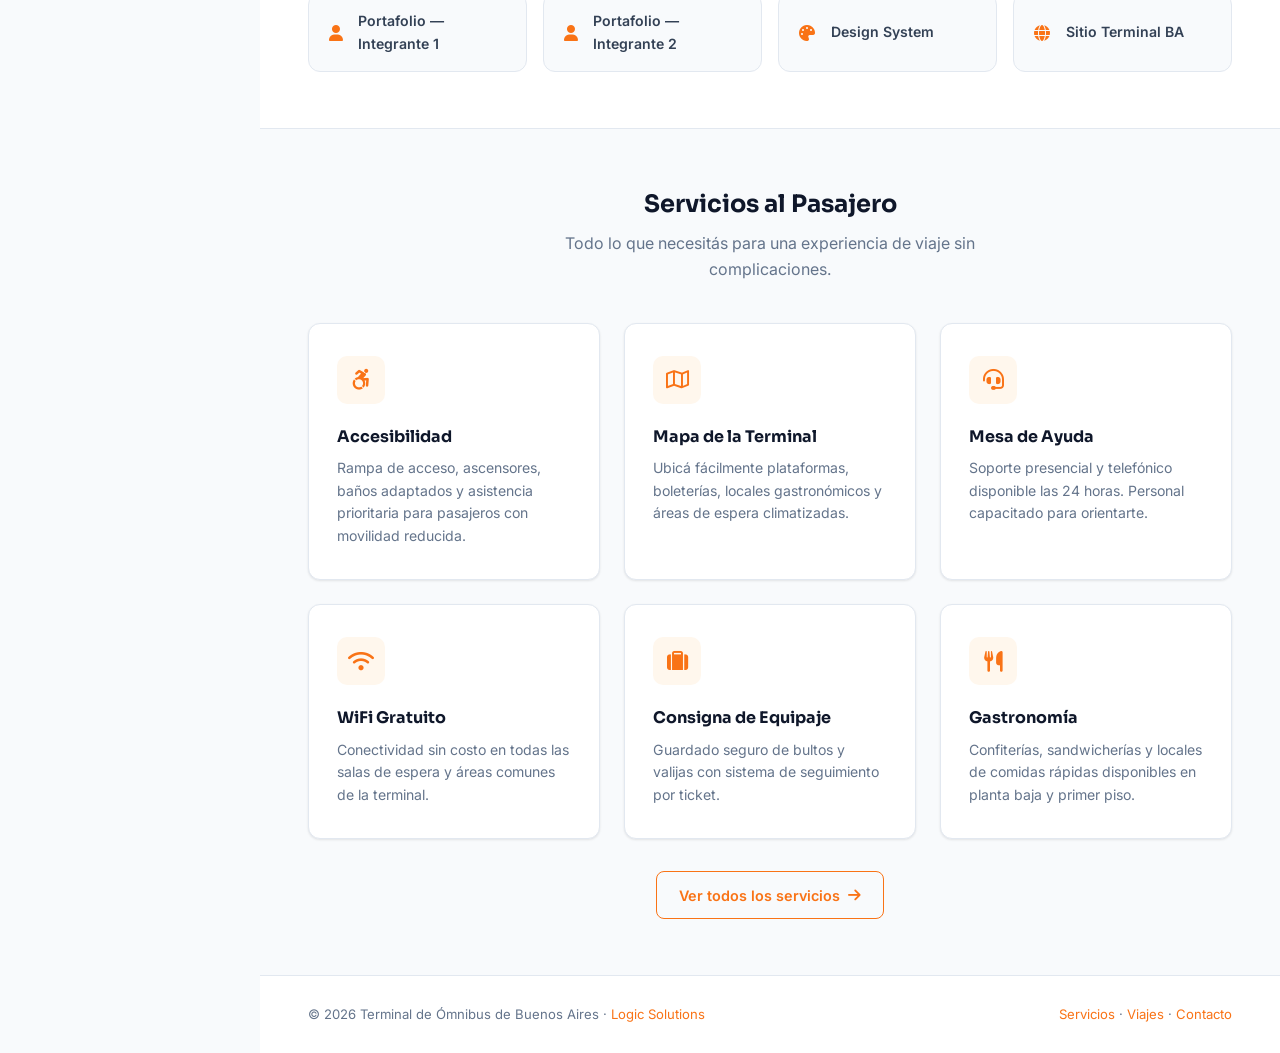
==== commit b8f7c264: "Agregado de pagina individual - Norte" ====
--- a/index.html
+++ b/index.html
@@ -28,7 +28,7 @@
             <a href="https://trodriguez0123.github.io/Proyecto_final_individual/" target="_blank"><i class="fa-solid fa-umbrella-beach"></i> Costa</a>
             <a href="https://nmilagros.github.io/Proyecto_consultora_cordoba/" target="_blank"><i class="fa-solid fa-city"></i> Sierras de Córdoba</a>
             <a href="./transportes/sur.html"><i class="fa-solid fa-mountain"></i> Patagonia Sur</a>
-            <a href="./transportes/noroeste.html"><i class="fa-solid fa-map"></i> Noroeste Argentino</a>
+            <a href="https://facundovogel.github.io/ProyectoTransporteNorte/"><i class="fa-solid fa-map"></i> Norte Argentino</a>
         </nav>
     </aside>
 
@@ -48,7 +48,7 @@
         <!-- AVISO -->
         <div class="aviso-bar">
             <i class="fa-solid fa-circle-info"></i>
-            <span><strong>Atención:</strong> Los servicios a la Costa operan con frecuencia reducida los días miércoles. <a href="viajes.html">Ver tabla de viajes.</a></span>
+            <span><strong>Atención:</strong> Los servicios a la Costa operan con frecuencia reducida los días miércoles. <a href="viajes.html">Ver tabla de viajes</a></span>
         </div>
 
         <!-- HERO -->
@@ -121,9 +121,9 @@
                         <p>desde $32.000 · 22 hs</p>
                     </div>
                 </a>
-                <a href="./transportes/noroeste.html" class="destino-card" style="background-image: url('https://images.unsplash.com/photo-1574223025892-7d9d8c0c5b3e?auto=format&fit=crop&w=600&q=80')">
-                    <div class="destino-card-body">
-                        <span class="destino-card-badge">Noroeste</span>
+                <a href="https://facundovogel.github.io/ProyectoTransporteNorte/" target="_blank" class="destino-card" style="background-image: url('https://images.unsplash.com/photo-1574223025892-7d9d8c0c5b3e?auto=format&fit=crop&w=600&q=80')">
+                    <div class="destino-card-body">
+                        <span class="destino-card-badge">Norte</span>
                         <h4>Salta</h4>
                         <p>desde $28.000 · 18 hs</p>
                     </div>
